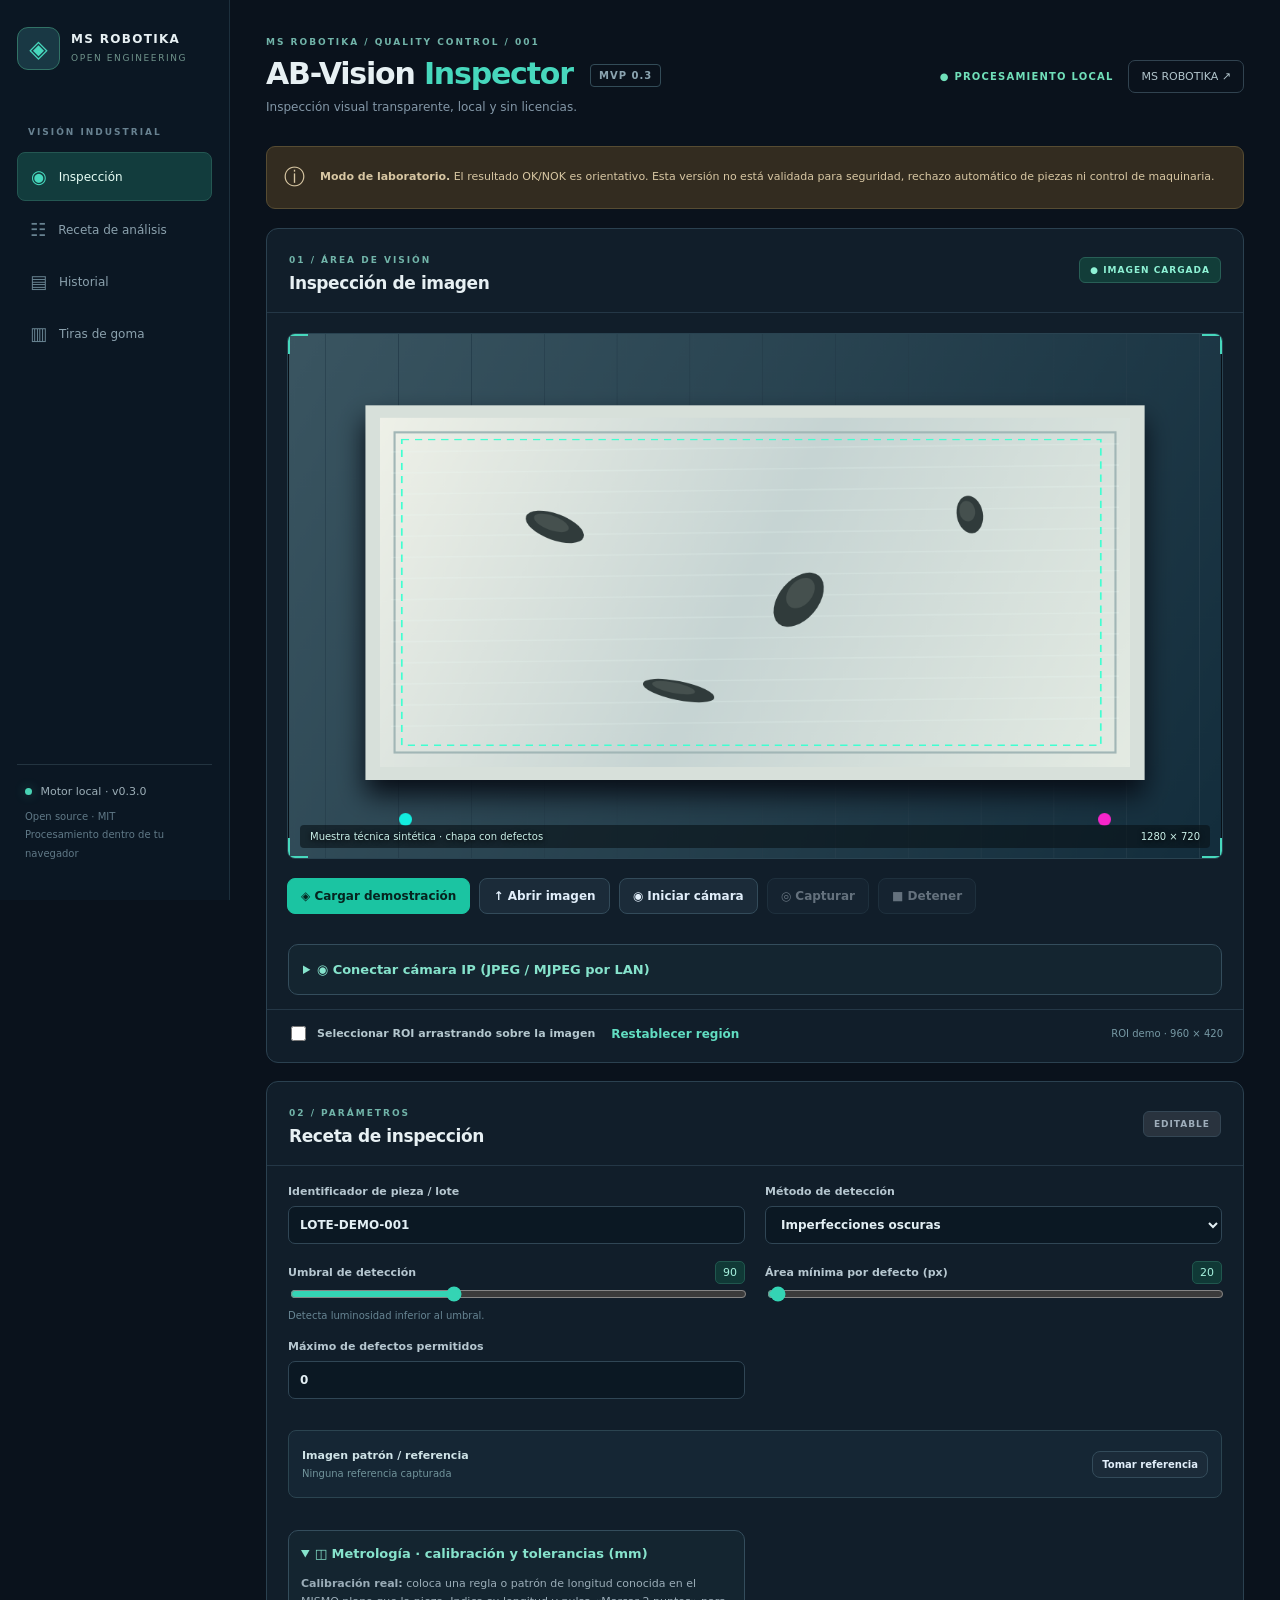
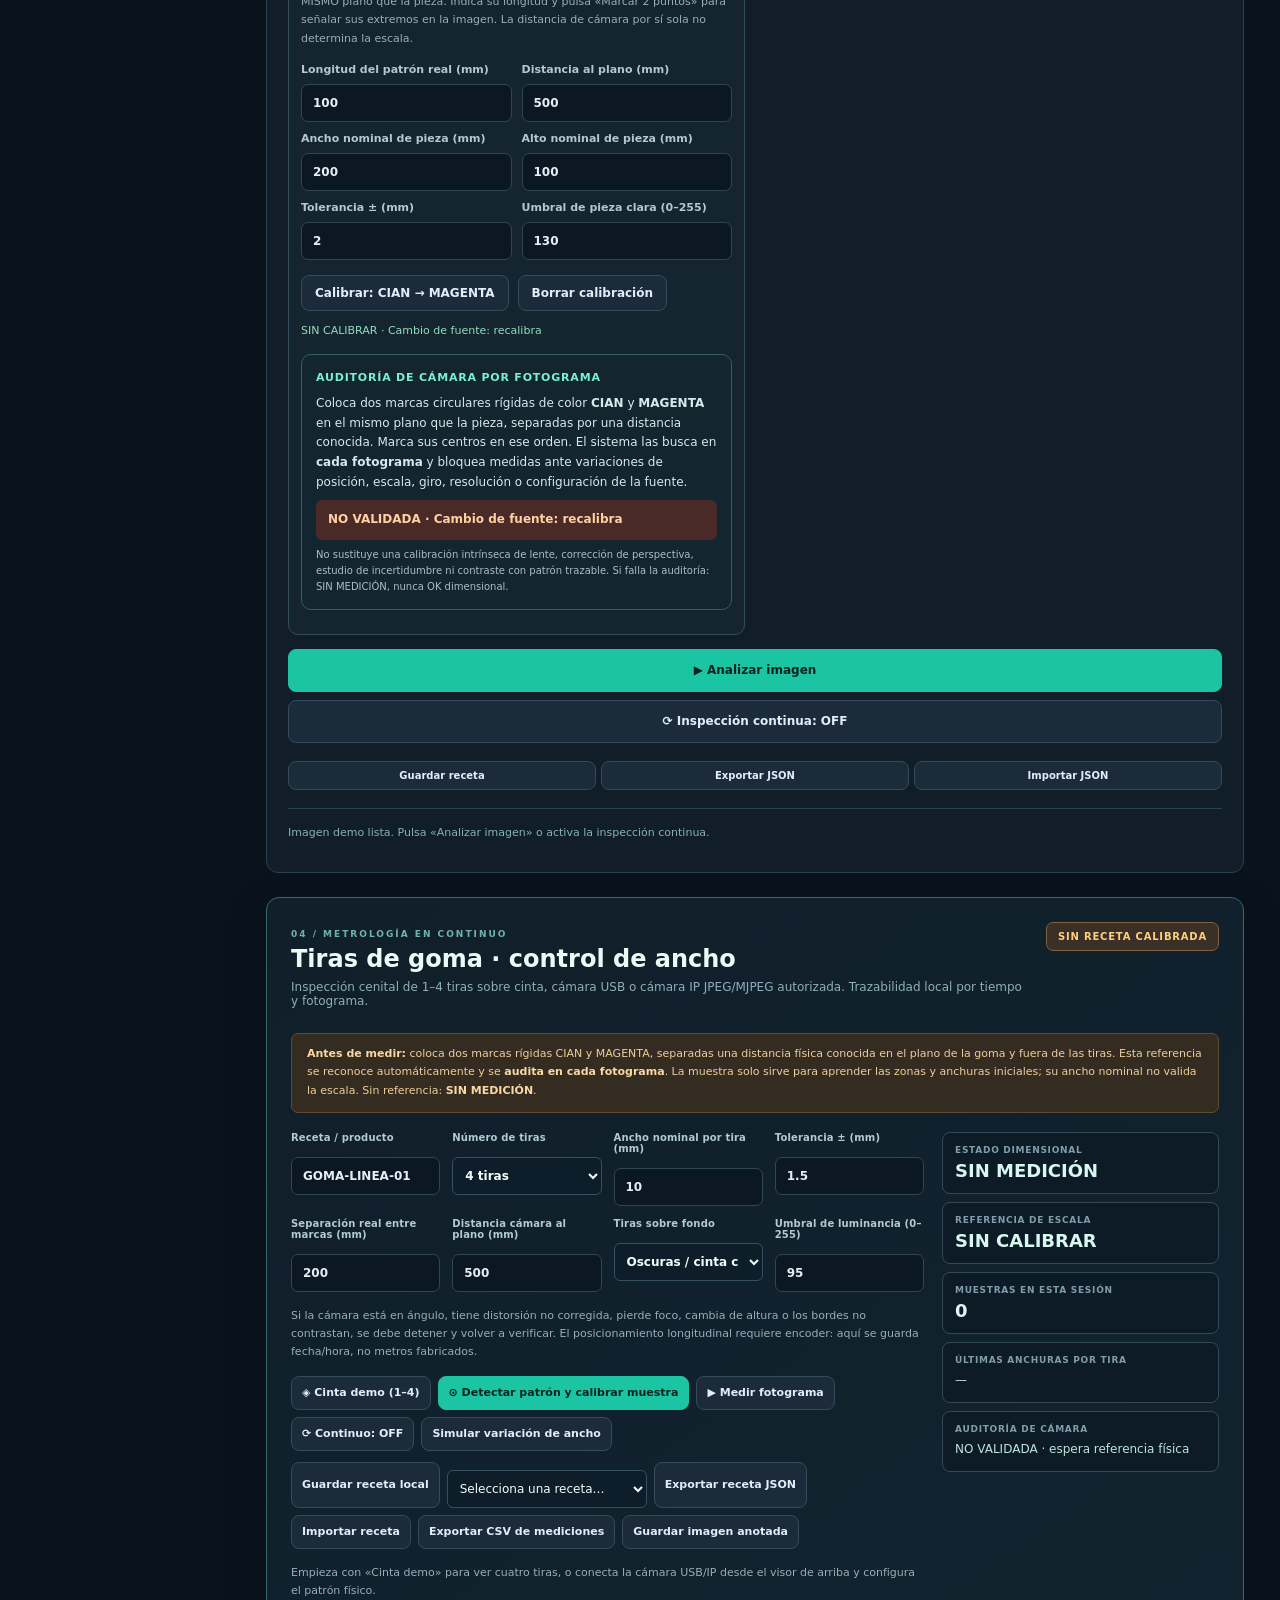
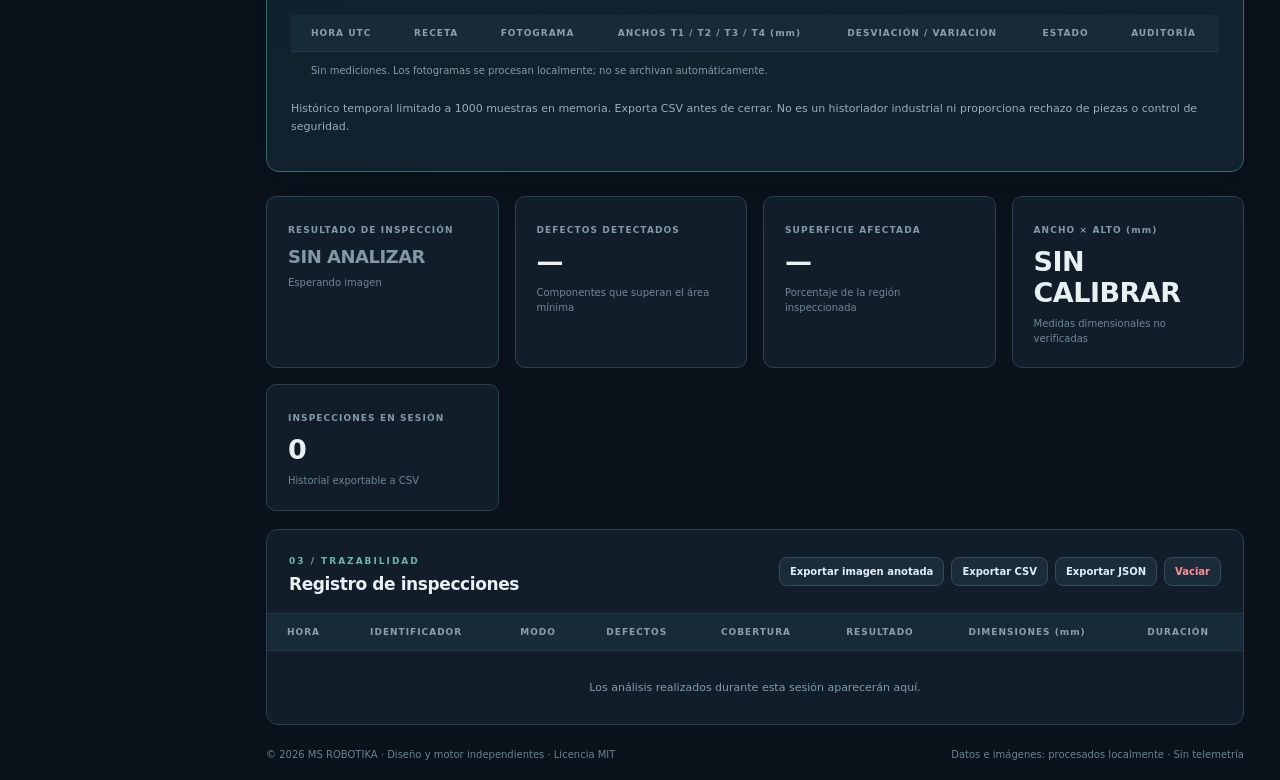
==== index.html @ cb57ce41 "feat(portable): wire strip metrology assets into local server and single-file HTML" ====
<!doctype html>
<html lang="es"><head><meta charset="UTF-8"><meta name="viewport" content="width=device-width,initial-scale=1">
<meta name="description" content="AB-Vision Inspector: inspección visual industrial abierta, local y gratuita. MS ROBOTIKA.">
<title>AB-Vision Inspector — MS ROBOTIKA</title><link rel="icon" href="/favicon.svg"><link rel="stylesheet" href="src/style.css"><link rel="stylesheet" href="src/strip.css">
</head>
<body>
<div class="shell">
<aside class="side">
  <div class="logo"><span class="logo-icon">◈</span><div><strong>MS ROBOTIKA</strong><small>OPEN ENGINEERING</small></div></div>
  <p class="side-caption">VISIÓN INDUSTRIAL</p>
  <nav><a href="#vision" class="active"><span>◉</span> Inspección</a><a href="#config"><span>☷</span> Receta de análisis</a><a href="#history"><span>▤</span> Historial</a><a href="#strips"><span>▥</span> Tiras de goma</a></nav>
  <div class="side-bottom"><span class="online-indicator"></span> Motor local · v0.3.0<p>Open source · MIT<br>Procesamiento dentro de tu navegador</p></div>
</aside>
<main>
<header class="topbar"><div><span class="breadcrumb">MS ROBOTIKA / QUALITY CONTROL / 001</span><h1>AB-Vision <em>Inspector</em> <span class="version">MVP 0.3</span></h1><p class="lead">Inspección visual transparente, local y sin licencias.</p></div><div class="top-actions"><span class="privacy">● PROCESAMIENTO LOCAL</span><a class="ghost documentation" href="https://github.com/msrobotika" target="_blank" rel="noopener">MS ROBOTIKA ↗</a></div></header>
<div class="notice-rail"><span class="notice-icon">ⓘ</span><div><strong>Modo de laboratorio.</strong> El resultado OK/NOK es orientativo. Esta versión no está validada para seguridad, rechazo automático de piezas ni control de maquinaria.</div></div>
<div class="main-grid">
<section class="work-card" id="vision"><div class="card-head"><div><span class="overline">01 / ÁREA DE VISIÓN</span><h2>Inspección de imagen</h2></div><span class="live-status" id="feed-status">● SIN FUENTE</span></div>
  <div class="viewer"><canvas id="overlay" width="1280" height="720" aria-label="Área de inspección: arrastra para seleccionar región de interés"></canvas><video id="camera-video" autoplay muted playsinline hidden></video><div class="viewer-status"><span id="source-label">Imagen de demostración</span><span id="image-size">1280 × 720</span></div><div class="viewer-corner tl"></div><div class="viewer-corner tr"></div><div class="viewer-corner bl"></div><div class="viewer-corner br"></div></div>
  <div class="tool-bar"><button id="demo" class="primary">◈ Cargar demostración</button><label class="button file-button">↑ Abrir imagen<input id="image-file" type="file" accept="image/png,image/jpeg,image/webp,image/bmp"></label><button id="camera-start">◉ Iniciar cámara</button><button id="capture" disabled>◎ Capturar</button><button id="camera-stop" disabled>■ Detener</button></div>

  <div class="connect-panels">
  <details class="connection-box" id="ip-camera-panel"><summary>◉ Conectar cámara IP (JPEG / MJPEG por LAN)</summary>
  <div class="connection-grid">
    <label>IPv4 privada de la cámara<input id="ip-address" inputmode="decimal" placeholder="192.168.1.50" autocomplete="off"></label>
    <label>Protocolo<select id="ip-protocol"><option value="http">HTTP</option><option value="https">HTTPS certificado válido</option></select></label>
    <label>Puerto HTTP(S)<input id="ip-port" type="number" min="1" max="65535" value="80"></label>
    <label>Ruta del snapshot JPEG o MJPEG<input id="ip-path" value="/snapshot.jpg" placeholder="/snapshot.jpg o /video.mjpg"></label>
    <label>Usuario (si usa Basic)<input id="ip-user" maxlength="128" autocomplete="off"></label>
    <label>Contraseña (no se guarda)<input id="ip-password" type="password" maxlength="256" autocomplete="off"></label>
  </div>
  <label class="check"><input id="ip-approved" type="checkbox">Autorizo expresamente conectarme a esta cámara de mi red privada.</label>
  <div class="ip-actions"><button id="ip-connect" type="button">Conectar y captar</button><button id="ip-disconnect" type="button" disabled>Desconectar IP</button><span id="ip-state">Sin conexión IP</span></div>
  <p class="small-muted">Ejemplos de URL de cámara: <code>http://192.168.1.50:80/snapshot.jpg</code> o ruta MJPEG. Solo IPv4 privada; RTSP, ONVIF y Digest pendientes. El servidor local obtiene cada fotograma; imágenes y credenciales no se envían a Internet.</p>
  </details>
  </div>
  <div class="selection-bar"><label class="check"><input type="checkbox" id="roi-mode"><span>Seleccionar ROI arrastrando sobre la imagen</span></label><button class="text-button" id="roi-reset">Restablecer región</button><span id="roi-label">Imagen completa</span></div>
</section>
<section class="config-card" id="config"><div class="card-head"><div><span class="overline">02 / PARÁMETROS</span><h2>Receta de inspección</h2></div><span class="small-pill">EDITABLE</span></div>
  <div class="config-body"><label>Identificador de pieza / lote<input type="text" id="lot" value="LOTE-DEMO-001" maxlength="64" placeholder="Ej. PCB-LINEA-01"></label>
  <label>Método de detección<select id="mode"><option value="dark">Imperfecciones oscuras</option><option value="light">Zonas claras</option><option value="reference">Diferencia frente a referencia</option></select></label>
  <div class="parameter"><div class="parameter-head"><label for="threshold">Umbral de detección</label><output id="threshold-value">90</output></div><input type="range" id="threshold" min="0" max="255" value="90"><p id="threshold-hint">Píxeles con luminosidad inferior a 90.</p></div>
  <div class="parameter"><div class="parameter-head"><label for="min-area">Área mínima por defecto (px)</label><output id="min-area-value">20</output></div><input type="range" id="min-area" min="1" max="3000" value="20"></div>
  <label>Máximo de defectos permitidos<input type="number" id="max-defects" min="0" max="10000" value="0"></label>
  <div class="reference-box"><div><strong>Imagen patrón / referencia</strong><p id="reference-label">Ninguna referencia capturada</p></div><button id="set-reference" class="tiny">Tomar referencia</button></div>
  <details id="calibration-panel" class="calibration-box" open><summary>◫ Metrología · calibración y tolerancias (mm)</summary>
    <p class="small-muted"><strong>Calibración real:</strong> coloca una regla o patrón de longitud conocida en el MISMO plano que la pieza. Indica su longitud y pulsa «Marcar 2 puntos» para señalar sus extremos en la imagen. La distancia de cámara por sí sola no determina la escala.</p>
    <div class="cal-grid">
      <label>Longitud del patrón real (mm)<input id="reference-mm" type="number" min="0.01" max="100000" step="any" value="100"></label>
      <label>Distancia al plano (mm)<input id="distance-mm" type="number" min="1" max="100000" step="any" value="500"></label>
      <label>Ancho nominal de pieza (mm)<input id="nominal-width" type="number" min="0.01" max="100000" step="any" value="200"></label>
      <label>Alto nominal de pieza (mm)<input id="nominal-height" type="number" min="0.01" max="100000" step="any" value="100"></label>
      <label>Tolerancia ± (mm)<input id="dimension-tolerance" type="number" min="0" max="10000" step="any" value="2"></label>
      <label>Umbral de pieza clara (0–255)<input id="piece-threshold" type="number" min="0" max="255" value="130"></label>
    </div>
    <div class="cal-actions"><button id="mark-scale" type="button">Calibrar: CIAN → MAGENTA</button><button id="clear-scale" type="button">Borrar calibración</button></div>
    <p id="calibration-status" class="small-muted" aria-live="polite">SIN CALIBRAR · Primero captura una imagen con patrón real.</p>
    <div class="camera-audit"><strong>AUDITORÍA DE CÁMARA POR FOTOGRAMA</strong>
      <p>Coloca dos marcas circulares rígidas de color <b>CIAN</b> y <b>MAGENTA</b> en el mismo plano que la pieza, separadas por una distancia conocida. Marca sus centros en ese orden. El sistema las busca en <strong>cada fotograma</strong> y bloquea medidas ante variaciones de posición, escala, giro, resolución o configuración de la fuente.</p>
      <p id="audit-status" class="audit-indicator audit-bad" aria-live="polite">NO VALIDADA · Falta patrón de calibración físico.</p>
      <small>No sustituye una calibración intrínseca de lente, corrección de perspectiva, estudio de incertidumbre ni contraste con patrón trazable. Si falla la auditoría: SIN MEDICIÓN, nunca OK dimensional.</small>
    </div>
  </details>
  <div class="config-actions"><button id="analyze" class="big primary">▶ Analizar imagen</button><button id="auto" class="big">⟳ Inspección continua: OFF</button></div>
  <div class="recipe-actions"><button id="save-recipe" class="flat">Guardar receta</button><button id="export-recipe" class="flat">Exportar JSON</button><label class="flat file-button">Importar JSON<input id="recipe-file" type="file" accept="application/json,.json"></label></div>
  <div class="status-msg" id="message" role="status" aria-live="polite">Listo para inspeccionar. Puedes empezar con la demostración.</div>
  </div></section>
</div>

<section class="strip-module" id="strips" aria-label="Control dimensional de tiras de goma">
  <header class="strip-heading"><div><span class="overline">04 / METROLOGÍA EN CONTINUO</span><h2>Tiras de goma · control de ancho</h2>
  <p>Inspección cenital de 1–4 tiras sobre cinta, cámara USB o cámara IP JPEG/MJPEG autorizada. Trazabilidad local por tiempo y fotograma.</p></div>
  <span id="strip-status" class="strip-status" aria-live="polite">SIN RECETA CALIBRADA</span></header>
  <div class="strip-alert"><strong>Antes de medir:</strong> coloca dos marcas rígidas CIAN y MAGENTA, separadas una distancia física conocida en el plano de la goma y fuera de las tiras. Esta referencia se reconoce automáticamente y se <strong>audita en cada fotograma</strong>. La muestra solo sirve para aprender las zonas y anchuras iniciales; su ancho nominal no valida la escala. Sin referencia: <strong>SIN MEDICIÓN</strong>.</div>
  <div class="strip-grid">
    <div class="strip-settings">
      <div class="strip-fields">
        <label>Receta / producto<input id="strip-id" maxlength="64" value="GOMA-LINEA-01"></label>
        <label>Número de tiras<select id="strip-count"><option value="1">1 tira</option><option value="2">2 tiras</option><option value="3">3 tiras</option><option value="4" selected>4 tiras</option></select></label>
        <label>Ancho nominal por tira (mm)<input id="strip-nominal" type="number" min=".1" max="2000" step=".01" value="10"></label>
        <label>Tolerancia ± (mm)<input id="strip-tolerance" type="number" min="0" max="100" step=".01" value="1.5"></label>
        <label>Separación real entre marcas (mm)<input id="strip-reference" type="number" min="1" max="2000" step=".01" value="200"></label>
        <label>Distancia cámara al plano (mm)<input id="strip-distance" type="number" min="1" max="100000" value="500"></label>
        <label>Tiras sobre fondo<select id="strip-polarity"><option value="dark" selected>Oscuras / cinta clara</option><option value="light">Claras / cinta oscura</option></select></label>
        <label>Umbral de luminancia (0–255)<input id="strip-threshold" type="number" min="1" max="254" step="1" value="95"></label>
      </div>
      <p class="small-muted">Si la cámara está en ángulo, tiene distorsión no corregida, pierde foco, cambia de altura o los bordes no contrastan, se debe detener y volver a verificar. El posicionamiento longitudinal requiere encoder: aquí se guarda fecha/hora, no metros fabricados.</p>
      <div class="strip-actions">
        <button id="strip-demo" type="button">◈ Cinta demo (1–4)</button>
        <button id="strip-calibrate" type="button" class="primary">⊙ Detectar patrón y calibrar muestra</button>
        <button id="strip-once" type="button">▶ Medir fotograma</button>
        <button id="strip-run" type="button">⟳ Continuo: OFF</button>
        <button id="strip-fault" type="button">Simular variación de ancho</button>
      </div>
      <div class="strip-actions">
        <button id="strip-save" type="button">Guardar receta local</button>
        <select id="strip-saved" aria-label="Recetas guardadas"><option value="">Selecciona una receta…</option></select>
        <button id="strip-export-recipe" type="button">Exportar receta JSON</button>
        <label class="button file-button">Importar receta<input id="strip-import-recipe" type="file" accept=".json,application/json"></label>
        <button id="strip-export-csv" type="button">Exportar CSV de mediciones</button>
        <button id="strip-export-png" type="button">Guardar imagen anotada</button>
      </div>
      <p id="strip-message" class="small-muted" role="status" aria-live="polite">Empieza con «Cinta demo» para ver cuatro tiras, o conecta la cámara USB/IP desde el visor de arriba y configura el patrón físico.</p>
    </div>
    <div class="strip-results">
      <div><small>ESTADO DIMENSIONAL</small><strong id="strip-verdict">SIN MEDICIÓN</strong></div>
      <div><small>REFERENCIA DE ESCALA</small><strong id="strip-scale">SIN CALIBRAR</strong></div>
      <div><small>MUESTRAS EN ESTA SESIÓN</small><strong id="strip-samples">0</strong></div>
      <div><small>ÚLTIMAS ANCHURAS POR TIRA</small><p id="strip-widths">—</p></div>
      <div><small>AUDITORÍA DE CÁMARA</small><p id="strip-audit">NO VALIDADA · espera referencia física</p></div>
    </div>
  </div>
  <div class="table-scroller"><table><thead><tr><th>HORA UTC</th><th>RECETA</th><th>FOTOGRAMA</th><th>ANCHOS T1 / T2 / T3 / T4 (mm)</th><th>DESVIACIÓN / VARIACIÓN</th><th>ESTADO</th><th>AUDITORÍA</th></tr></thead><tbody id="strip-history"><tr><td colspan="7">Sin mediciones. Los fotogramas se procesan localmente; no se archivan automáticamente.</td></tr></tbody></table></div>
  <p class="small-muted">Histórico temporal limitado a 1000 muestras en memoria. Exporta CSV antes de cerrar. No es un historiador industrial ni proporciona rechazo de piezas o control de seguridad.</p>
</section>
<div class="metrics"><div class="metric"><span>RESULTADO DE INSPECCIÓN</span><strong id="verdict" class="pending">SIN ANALIZAR</strong><small id="duration">Esperando imagen</small></div><div class="metric"><span>DEFECTOS DETECTADOS</span><strong id="defects">—</strong><small>Componentes que superan el área mínima</small></div><div class="metric"><span>SUPERFICIE AFECTADA</span><strong id="coverage">—</strong><small>Porcentaje de la región inspeccionada</small></div><div class="metric"><span>ANCHO × ALTO (mm)</span><strong id="measured-size">SIN CALIBRAR</strong><small id="dimension-status">Sin metrología verificada</small></div><div class="metric"><span>INSPECCIONES EN SESIÓN</span><strong id="count">0</strong><small>Historial exportable a CSV</small></div></div>
<section class="history-card" id="history"><div class="card-head"><div><span class="overline">03 / TRAZABILIDAD</span><h2>Registro de inspecciones</h2></div><div class="history-actions"><button id="save-png">Exportar imagen anotada</button><button id="export-csv">Exportar CSV</button><button id="export-json">Exportar JSON</button><button id="clear-history" class="destructive">Vaciar</button></div></div>
  <div class="table-scroller"><table><thead><tr><th>HORA</th><th>IDENTIFICADOR</th><th>MODO</th><th>DEFECTOS</th><th>COBERTURA</th><th>RESULTADO</th><th>DIMENSIONES (mm)</th><th>DURACIÓN</th></tr></thead><tbody id="history-rows"><tr><td colspan="8" class="empty">Los análisis realizados durante esta sesión aparecerán aquí.</td></tr></tbody></table></div></section>
<footer><span>© 2026 MS ROBOTIKA · Diseño y motor independientes · Licencia MIT</span><span>Datos e imágenes: procesados localmente · Sin telemetría</span></footer>
</main></div>
<canvas id="source" width="1280" height="720" hidden></canvas>
<script src="src/vision-core.js" defer></script><script src="src/strip-core.js" defer></script><script src="src/app.js" defer></script><script src="src/strip-ui.js" defer></script></body></html>
---- src/style.css ----
/* SPDX-License-Identifier: MIT · Copyright (c) 2026 MS ROBOTIKA */
:root{font-family:Inter,'Segoe UI',system-ui,sans-serif;background:#0a121c;color:#e7f0f3;font-synthesis:none;--ink:#09121b;--panel:#111e2a;--line:#233746;--muted:#8498a6;--cyan:#47d8bd;--lime:#a2f0dc;--red:#ff7381}*{box-sizing:border-box}body{margin:0;min-height:100vh}button,input,select{font:inherit}button,.button,.flat{cursor:pointer;background:#1b2b39;border:1px solid #334b5a;color:#e1eefa;padding:10px 13px;border-radius:8px;font-size:12px;font-weight:650;transition:.16s ease}button:hover,.button:hover{border-color:#5f948e;background:#243b47}button:focus-visible,a:focus-visible,input:focus-visible,select:focus-visible{outline:2px solid var(--cyan);outline-offset:2px}button:disabled{opacity:.4;cursor:not-allowed}a{color:inherit;text-decoration:none}.shell{display:flex}.side{position:fixed;inset:0 auto 0 0;width:230px;background:#0b1723;border-right:1px solid #1d303d;padding:27px 17px;display:flex;flex-direction:column;z-index:2}.logo{display:flex;align-items:center;gap:11px}.logo-icon{display:grid;place-items:center;background:#193844;border:1px solid #327366;border-radius:11px;width:43px;height:43px;font-size:24px;color:var(--cyan)}.logo strong{font-size:12px;letter-spacing:1.3px;display:block}.logo small{font-size:9px;color:#70948c;letter-spacing:1.6px}.side-caption{font-size:9px;color:#688291;letter-spacing:2px;font-weight:800;margin:57px 11px 15px}.side nav{display:grid;gap:5px}.side nav a{border-radius:8px;color:#8ba1ad;padding:13px;font-size:12px;display:flex;align-items:center;gap:12px}.side nav a span{color:#688391;font-size:18px}.side nav a:hover{background:#152a36}.side nav a.active{background:#123c3d;color:#e8fff7;border:1px solid #245752}.side nav a.active span{color:var(--cyan)}.side-bottom{margin-top:auto;border-top:1px solid #233440;padding:20px 8px 0;font-size:11px;color:#9caeb7}.side-bottom p{line-height:1.85;color:#607987;font-size:10px}.online-indicator{display:inline-block;background:#48d3b4;width:7px;height:7px;border-radius:50%;box-shadow:0 0 12px #48d3b455;margin-right:5px}main{margin-left:230px;padding:30px 36px 20px;width:calc(100% - 230px);max-width:1800px}.topbar{display:flex;justify-content:space-between;gap:20px;align-items:center;margin-bottom:23px}.breadcrumb,.overline{font-size:9px;color:#71b4a9;font-weight:750;letter-spacing:2px}h1{font-size:30px;letter-spacing:-1.2px;margin:7px 0}h1 em{color:var(--cyan);font-style:normal}.version{font-size:10px;letter-spacing:1px;color:#8ba4b0;border:1px solid #334c58;border-radius:4px;padding:5px 8px;vertical-align:middle;margin-left:8px}.lead{color:#8397a7;font-size:12px;margin:9px 0}.top-actions{display:flex;align-items:center;gap:15px}.privacy{font-size:10px;letter-spacing:1.2px;font-weight:800;color:#70dfb9}.ghost{border:1px solid #314350;border-radius:7px;padding:9px 12px;color:#b2c5cc;font-size:11px}.notice-rail{display:flex;align-items:center;gap:15px;border:1px solid #574c32;background:#332c20;border-radius:9px;padding:13px 17px;color:#d8c7a3;font-size:11px;line-height:1.65;margin-bottom:19px}.notice-icon{font-size:21px}.main-grid{display:grid;grid-template-columns:minmax(0,1.65fr) minmax(310px,.85fr);gap:18px}.work-card,.config-card,.history-card{border:1px solid #2b4150;background:#111e2a;border-radius:12px;min-width:0;overflow:hidden}.card-head{padding:19px 22px;display:flex;align-items:center;justify-content:space-between;gap:15px;border-bottom:1px solid #243746}.card-head h2{font-size:17px;letter-spacing:-.4px;margin:6px 0 0;font-weight:650}.live-status,.small-pill{font-size:9px;letter-spacing:1px;font-weight:800;background:#29333e;border:1px solid #344654;padding:7px 10px;border-radius:6px;color:#9faebb;white-space:nowrap}.live-status.ready{background:#123d39;border-color:#285f56;color:#8ef2d5}.viewer{background:#070e15;position:relative;margin:20px 20px 13px;border:1px solid #294351;border-radius:8px;overflow:hidden;aspect-ratio:16/9;display:flex;align-items:center}.viewer canvas{display:block;max-width:100%;width:100%;height:100%;object-fit:contain;touch-action:none;cursor:crosshair}.viewer-status{position:absolute;bottom:10px;left:12px;right:12px;display:flex;justify-content:space-between;gap:10px;pointer-events:none;font-size:10px;color:#c9efe8;text-shadow:0 1px 5px #000;background:#070f1499;border-radius:4px;padding:6px 10px}.viewer-corner{position:absolute;width:20px;height:20px;pointer-events:none;border-color:var(--cyan);border-style:solid}.tl{top:0;left:0;border-width:2px 0 0 2px}.tr{top:0;right:0;border-width:2px 2px 0 0}.bl{bottom:0;left:0;border-width:0 0 2px 2px}.br{bottom:0;right:0;border-width:0 2px 2px 0}.tool-bar{display:flex;flex-wrap:wrap;align-items:center;gap:9px;padding:6px 20px 16px}.primary{background:#1bc4a2!important;border-color:#1bc4a2!important;color:#06241f!important}.primary:hover{background:#57e5c7!important}.file-button{position:relative;display:inline-flex;align-items:center;justify-content:center}.file-button input{position:absolute;width:1px;height:1px;opacity:0;overflow:hidden;top:0;left:0}.selection-bar{padding:13px 20px 18px;border-top:1px solid #243746;display:flex;gap:13px;align-items:center;flex-wrap:wrap}.check{display:flex;align-items:center;gap:8px;color:#b4c7ce;font-size:11px}.check input{accent-color:#31d2b2;width:15px;height:15px}.text-button{background:transparent;border:0;padding:3px;color:#61ddc1}.selection-bar>span{color:#7799a4;font-size:10px;margin-left:auto}.config-body{padding:19px 21px}.config-body>label{display:block;margin-bottom:17px}label{font-size:11px;color:#b6c7d0;font-weight:600}input:not([type=range]):not([type=file]):not([type=checkbox]),select{border:1px solid #304655;background:#0b1823;color:#e3eff4;border-radius:7px;min-height:38px;padding:9px 11px;width:100%;display:block;margin-top:8px;font-size:12px}input[type=range]{width:100%;accent-color:#34d4b4;cursor:pointer}.parameter{margin-bottom:15px}.parameter-head{display:flex;justify-content:space-between;align-items:center}.parameter output{background:#103936;border:1px solid #20574e;color:#a6f3df;border-radius:5px;padding:4px 7px;font-size:11px;font-variant-numeric:tabular-nums}.parameter p{color:#678593;font-size:10px;margin:4px 0}.reference-box{border:1px solid #2b4450;background:#152634;display:flex;justify-content:space-between;align-items:center;gap:12px;padding:13px;border-radius:8px;margin:14px 0 18px}.reference-box strong{font-size:11px;color:#cfe3e7}.reference-box p{color:#71949b;font-size:10px;margin:5px 0}.tiny{padding:7px 9px;font-size:10px;white-space:nowrap}.config-actions{display:grid;gap:8px}.big{width:100%;min-height:43px}.recipe-actions{display:flex;flex-wrap:wrap;gap:5px;margin:18px 0}.recipe-actions .flat{font-size:10px;flex:1;padding:8px}.status-msg{border-top:1px solid #294350;padding-top:15px;font-size:11px;color:#83b4ad;line-height:1.65;min-height:45px}.status-msg.error{color:#ff98a0}.metrics{display:grid;grid-template-columns:repeat(4,minmax(0,1fr));gap:16px;margin:18px 0}.metric{background:#111e2a;border:1px solid #2b4150;padding:21px;border-radius:10px;min-width:0}.metric>span{font-size:9px;letter-spacing:1.1px;color:#819aa7;font-weight:750}.metric strong{display:block;font-size:27px;letter-spacing:-.5px;font-variant-numeric:tabular-nums;margin:9px 0}.metric .pending{font-size:18px;color:#8298a4}.metric .ok{color:#59e9bd}.metric .nok{color:#ff7787}.metric small{font-size:10px;color:#6e8795;line-height:1.45;display:block}.history-card .history-actions{display:flex;gap:7px;flex-wrap:wrap;justify-content:flex-end}.history-actions button{font-size:10px;padding:8px 10px}.destructive{color:#ff9199}.table-scroller{overflow:auto;max-height:350px}table{border-collapse:collapse;width:100%;min-width:700px;text-align:left}th{font-size:9px;color:#88a1ad;letter-spacing:1px;background:#172a38;padding:13px 20px;font-weight:700}td{font-size:11px;color:#b8c8d0;border-top:1px solid #243846;padding:13px 20px}td:first-child{color:#829bac}td.good{color:#6ce9be;font-weight:800}td.bad{color:#ff8093;font-weight:800}.empty{text-align:center;color:#7b929d;padding:30px}footer{margin:24px 0 0;display:flex;justify-content:space-between;gap:15px;flex-wrap:wrap;font-size:10px;color:#688492}@media(max-width:1350px){.main-grid{grid-template-columns:1fr}.config-body{display:grid;grid-template-columns:repeat(2,1fr);gap:0 20px}.config-actions,.recipe-actions,.reference-box,.status-msg{grid-column:1/-1}}@media(max-width:1100px){.side{width:190px;padding:22px 11px}main{width:calc(100% - 190px);margin-left:190px;padding:25px 20px}.metrics{grid-template-columns:repeat(2,minmax(0,1fr))}.top-actions{display:none}}@media(max-width:700px){.shell{display:block}.side{position:static;width:auto;padding:15px 18px}.side-caption,.side-bottom{display:none}.side nav{display:flex;gap:6px;overflow-x:auto;margin-top:12px}.side nav a{white-space:nowrap;padding:9px}.side nav a span{display:none}main{margin:0;width:100%;padding:22px 13px}h1{font-size:24px}.card-head{padding:15px}.viewer{margin:12px 11px}.tool-bar{padding:6px 11px 15px}.tool-bar button,.tool-bar .button{flex:1;white-space:nowrap}.selection-bar{padding:12px}.config-body{display:block;padding:16px}.metric{padding:15px}.metric strong{font-size:22px}.history-card .card-head{align-items:flex-start;flex-direction:column}.metric>span{line-height:1.5;display:block}.version{font-size:8px}.notice-rail{align-items:flex-start}}
/* 0.2: calibrated measurements and LAN IP camera controls */
.connect-panels{margin:10px 21px 0}.connection-box,.calibration-box{border:1px solid #344d5c;border-radius:10px;padding:14px;margin:14px 0;background:rgba(22,39,50,.8)}
.connection-box summary,.calibration-box summary{cursor:pointer;font-size:13px;font-weight:700;color:#86e3cc;padding:3px 0}
.connection-grid,.cal-grid{display:grid;grid-template-columns:repeat(2,minmax(0,1fr));gap:10px;margin:15px 0}
.connection-grid input,.connection-grid select,.cal-grid input{width:100%;min-width:0}
.calibration-box{margin:14px 0;padding:12px}.small-muted{font-size:11px;line-height:1.65;color:#9badb8;margin:11px 0}
.ip-actions,.cal-actions{display:flex;gap:9px;align-items:center;flex-wrap:wrap;margin-top:12px}
#ip-state{font-size:11px;color:#80c7b4}.small-muted code{word-break:break-word}
#calibration-status{color:#91debc;min-height:20px}
.calibration-box input{color:#183440;background:white}
@media(max-width:620px){.connection-grid,.cal-grid{grid-template-columns:1fr}.connect-panels{margin:10px 9px 0}}

/* Cámara y auditoría metrológica de cada fotograma */
.camera-audit{background:#13252e;border:1px solid #315d65;border-radius:10px;padding:14px;margin:12px 0;color:#d5eaed;font-size:12px;line-height:1.65}
.camera-audit>strong{display:block;letter-spacing:.8px;font-size:11px;color:#7bf0cf}
.camera-audit p{margin:7px 0}
.camera-audit small{display:block;color:#aabfc6;line-height:1.6}
.audit-indicator{font-weight:700;padding:10px 12px;border-radius:6px;overflow-wrap:anywhere}
.audit-good{background:#123c30;color:#75f7bc}
.audit-bad{background:#492a29;color:#ffd1a2}
---- src/strip.css ----
/* 1–4 strip width inspection · local industrial lab, scoped styles */
.strip-module{border:1px solid #356b69;border-radius:13px;background:linear-gradient(145deg,#101f2a,#12232f);margin:24px 0;padding:24px;box-shadow:0 12px 40px #06101a50}
.strip-heading{display:flex;justify-content:space-between;gap:14px;align-items:flex-start}
.strip-heading h2{font-size:24px;color:#eafbf6;margin:4px 0 7px}.strip-heading p{font-size:12px;color:#8faeb9;max-width:770px;margin:0 0 13px}
.strip-status{font-size:10px;font-weight:900;letter-spacing:.08em;padding:8px 11px;color:#ffce7c;background:#3a3027;border:1px solid #80613d;border-radius:7px;white-space:nowrap}
.strip-status.ok{color:#8af1c6;background:#163f37;border-color:#3a8971}
.strip-status.nok{color:#ff919e;background:#44303a;border-color:#a95867}
.strip-alert{line-height:1.7;color:#edcf9c;background:#342b21;border:1px solid #604b2f;border-radius:7px;padding:11px 15px;font-size:11px;margin:12px 0 19px}
.strip-alert strong{color:#f9d8a4}
.strip-grid{display:grid;grid-template-columns:minmax(0,1.6fr) minmax(240px,.7fr);gap:18px}
.strip-settings{min-width:0}.strip-fields{display:grid;grid-template-columns:repeat(4,minmax(125px,1fr));gap:12px}
.strip-fields label{display:flex;flex-direction:column;gap:6px;font-size:10px;color:#b2cad2;letter-spacing:.015em}
.strip-fields input,.strip-fields select,.strip-actions select{background:#0e1d2a;border:1px solid #375061;border-radius:6px;padding:9px 8px;color:#f0fff9;min-width:0;width:100%;font-size:12px}
.strip-settings>.small-muted{margin:15px 0}
.strip-actions{display:flex;flex-wrap:wrap;gap:7px;margin:11px 0}.strip-actions button,.strip-actions .button{font-size:11px;line-height:1.45;padding:8px 10px}
.strip-actions .primary{border-color:#2f907d;background:#194c49;color:#8effe2}.strip-actions .primary:hover{background:#236459}
.strip-actions select{max-width:230px;width:200px}
.strip-results{display:grid;gap:8px;align-content:start}
.strip-results>div{border:1px solid #334a56;border-radius:8px;background:#0c1b26;padding:12px}
.strip-results small{display:block;font-size:9px;color:#819dac;letter-spacing:.08em;font-weight:800}
.strip-results strong{font-size:18px;color:#d7f7f0;display:block;margin-top:5px}
.strip-results p{font-size:12px;color:#bde5d9;margin:6px 0 0;line-height:1.6}
.strip-results #strip-verdict[data-state="OK"]{color:#55e0b8}
.strip-results #strip-verdict[data-state="NOK"]{color:#ff7587}
.strip-results #strip-verdict[data-state="REVIEW"],.strip-results #strip-verdict[data-state="INVALID"]{color:#ffc677}
#strip-history td{white-space:nowrap;font-size:10px}
#strip-message{min-height:22px}#strip-message.error{color:#ffa0a0}
@media(max-width:1250px){.strip-fields{grid-template-columns:repeat(2,minmax(125px,1fr))}}
@media(max-width:850px){.strip-grid{grid-template-columns:1fr}.strip-results{grid-template-columns:repeat(2,minmax(0,1fr))}.strip-heading{flex-direction:column}.strip-status{white-space:normal}}
@media(max-width:480px){.strip-module{padding:13px;margin:18px 0}.strip-fields{grid-template-columns:1fr 1fr;gap:8px}.strip-results{grid-template-columns:1fr 1fr}.strip-heading h2{font-size:19px}.strip-actions select{max-width:100%}}
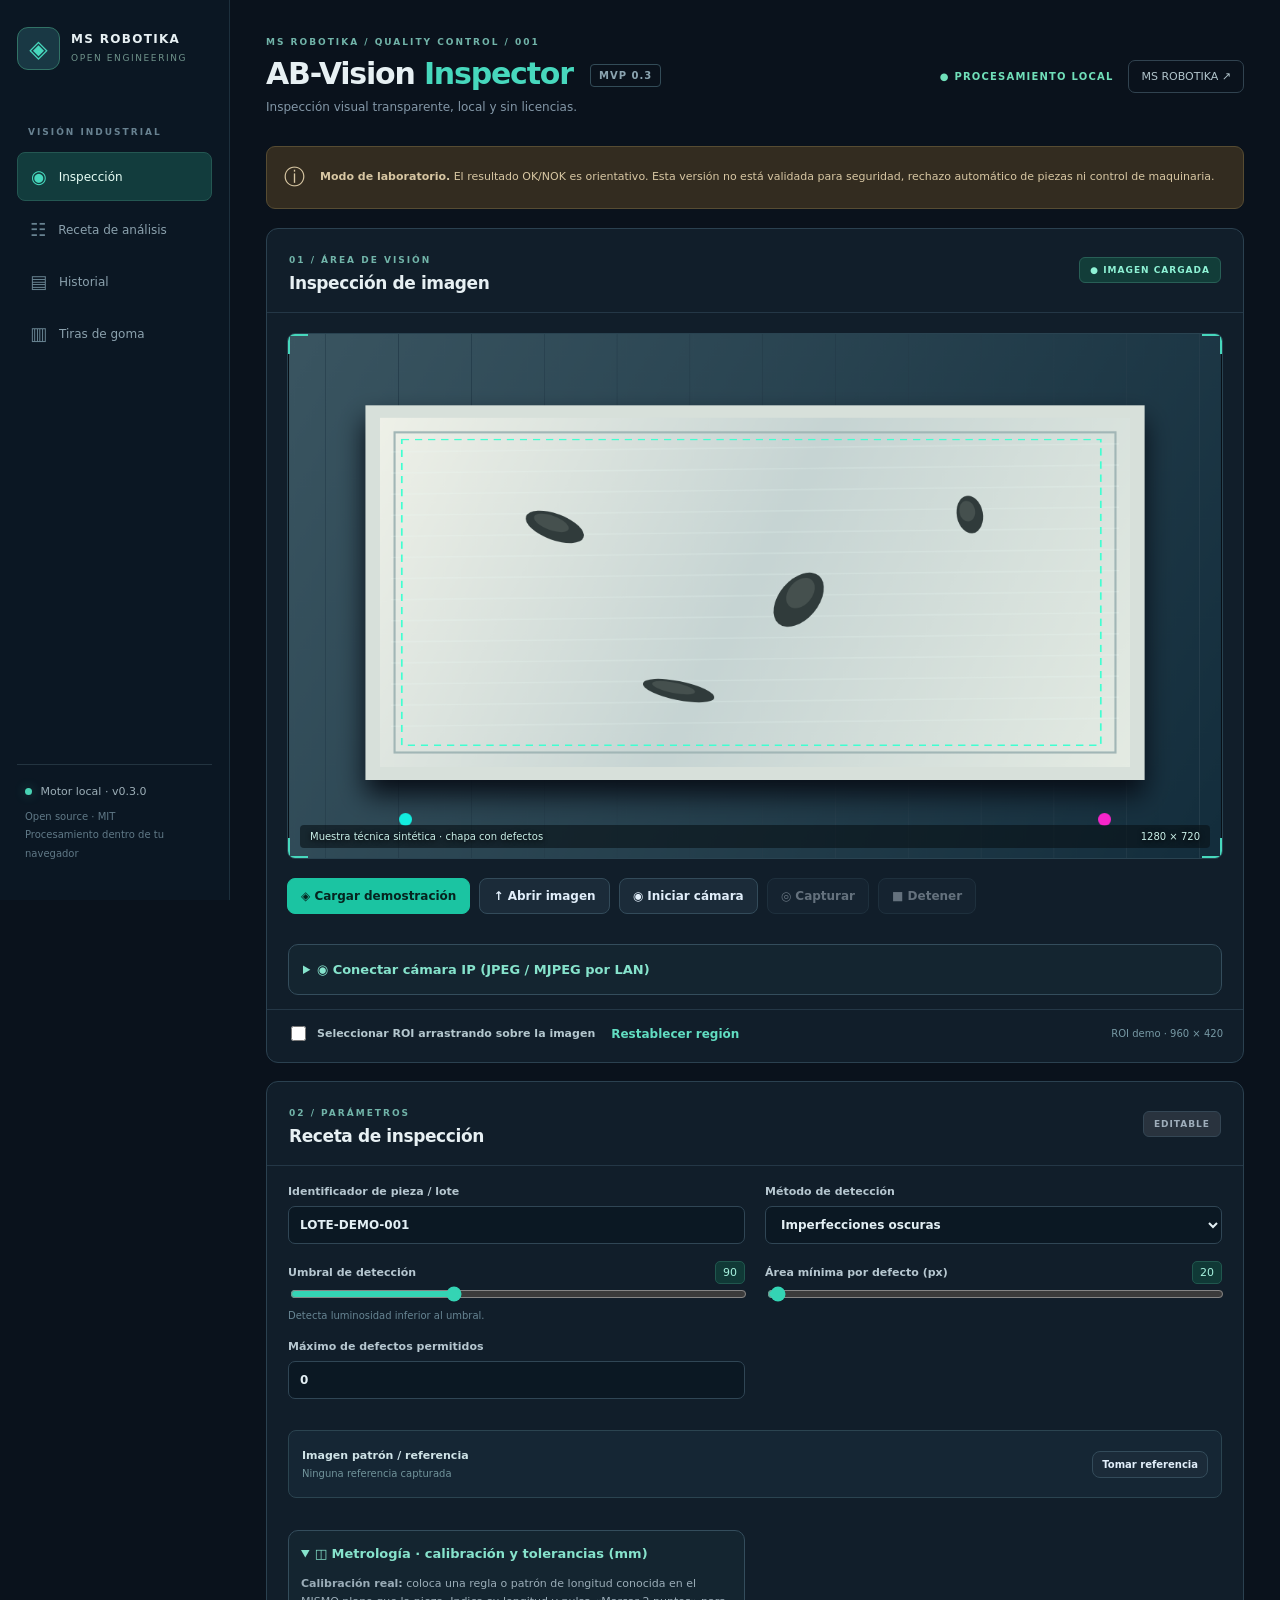
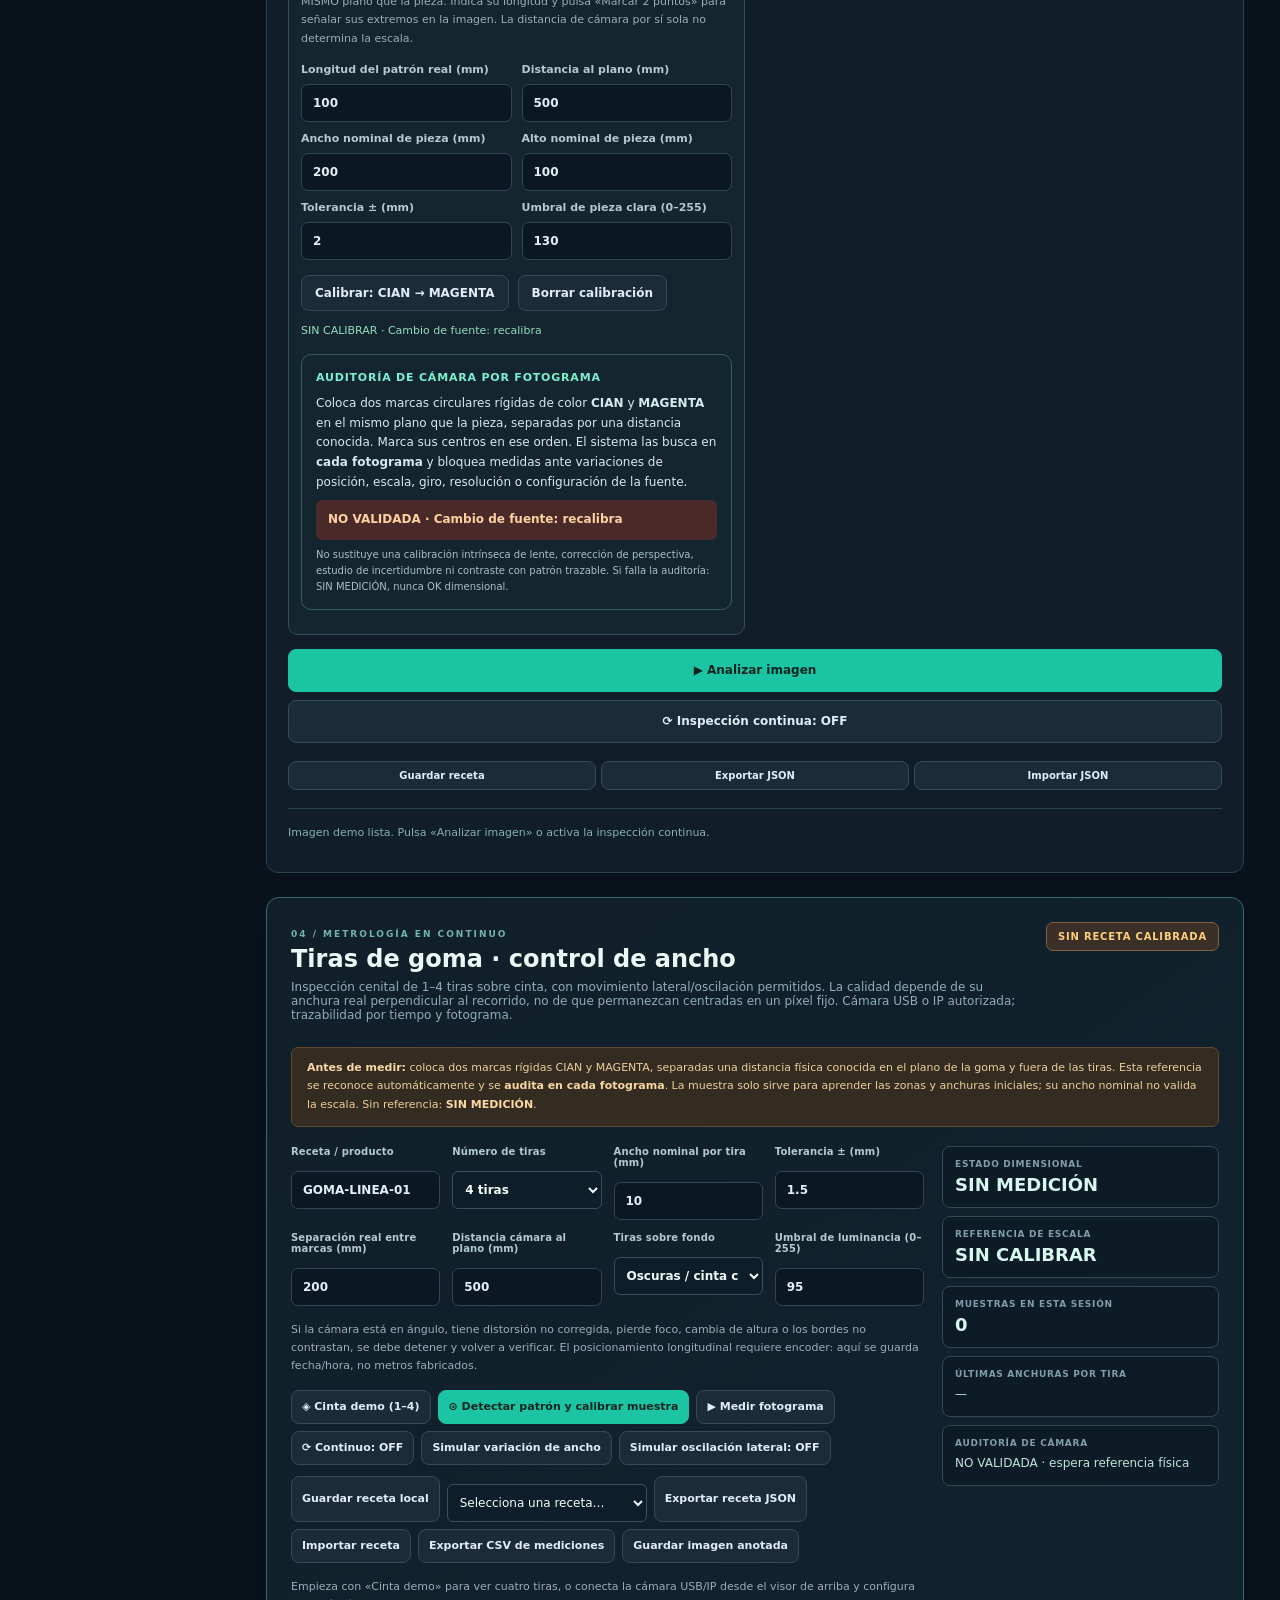
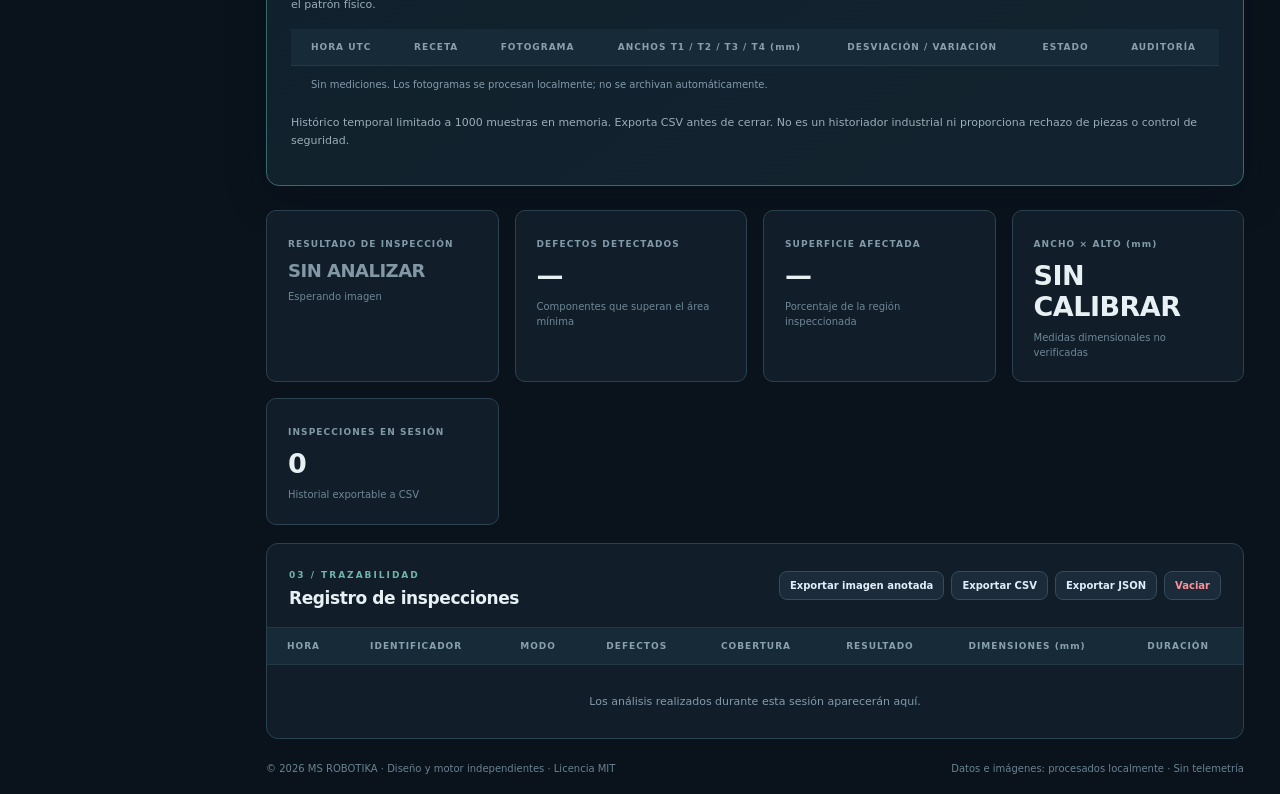
==== commit b20ec701: "feat(ui): explicit lateral oscillation demo and width-only quality rule" ====
--- a/index.html
+++ b/index.html
@@ -1,7 +1,7 @@
 <!doctype html>
 <html lang="es"><head><meta charset="UTF-8"><meta name="viewport" content="width=device-width,initial-scale=1">
 <meta name="description" content="AB-Vision Inspector: inspección visual industrial abierta, local y gratuita. MS ROBOTIKA.">
-<title>AB-Vision Inspector — MS ROBOTIKA</title><link rel="icon" href="/favicon.svg"><link rel="stylesheet" href="src/style.css"><link rel="stylesheet" href="src/strip.css">
+<title>AB-Vision Inspector — MS ROBOTIKA</title><link rel="icon" href="favicon.svg"><link rel="stylesheet" href="src/style.css"><link rel="stylesheet" href="src/strip.css">
 </head>
 <body>
 <div class="shell">
@@ -69,7 +69,7 @@
 
 <section class="strip-module" id="strips" aria-label="Control dimensional de tiras de goma">
   <header class="strip-heading"><div><span class="overline">04 / METROLOGÍA EN CONTINUO</span><h2>Tiras de goma · control de ancho</h2>
-  <p>Inspección cenital de 1–4 tiras sobre cinta, cámara USB o cámara IP JPEG/MJPEG autorizada. Trazabilidad local por tiempo y fotograma.</p></div>
+  <p>Inspección cenital de 1–4 tiras sobre cinta, con movimiento lateral/oscilación permitidos. La calidad depende de su anchura real perpendicular al recorrido, no de que permanezcan centradas en un píxel fijo. Cámara USB o IP autorizada; trazabilidad por tiempo y fotograma.</p></div>
   <span id="strip-status" class="strip-status" aria-live="polite">SIN RECETA CALIBRADA</span></header>
   <div class="strip-alert"><strong>Antes de medir:</strong> coloca dos marcas rígidas CIAN y MAGENTA, separadas una distancia física conocida en el plano de la goma y fuera de las tiras. Esta referencia se reconoce automáticamente y se <strong>audita en cada fotograma</strong>. La muestra solo sirve para aprender las zonas y anchuras iniciales; su ancho nominal no valida la escala. Sin referencia: <strong>SIN MEDICIÓN</strong>.</div>
   <div class="strip-grid">
@@ -91,6 +91,7 @@
         <button id="strip-once" type="button">▶ Medir fotograma</button>
         <button id="strip-run" type="button">⟳ Continuo: OFF</button>
         <button id="strip-fault" type="button">Simular variación de ancho</button>
+        <button id="strip-sway" type="button">Simular oscilación lateral: OFF</button>
       </div>
       <div class="strip-actions">
         <button id="strip-save" type="button">Guardar receta local</button>
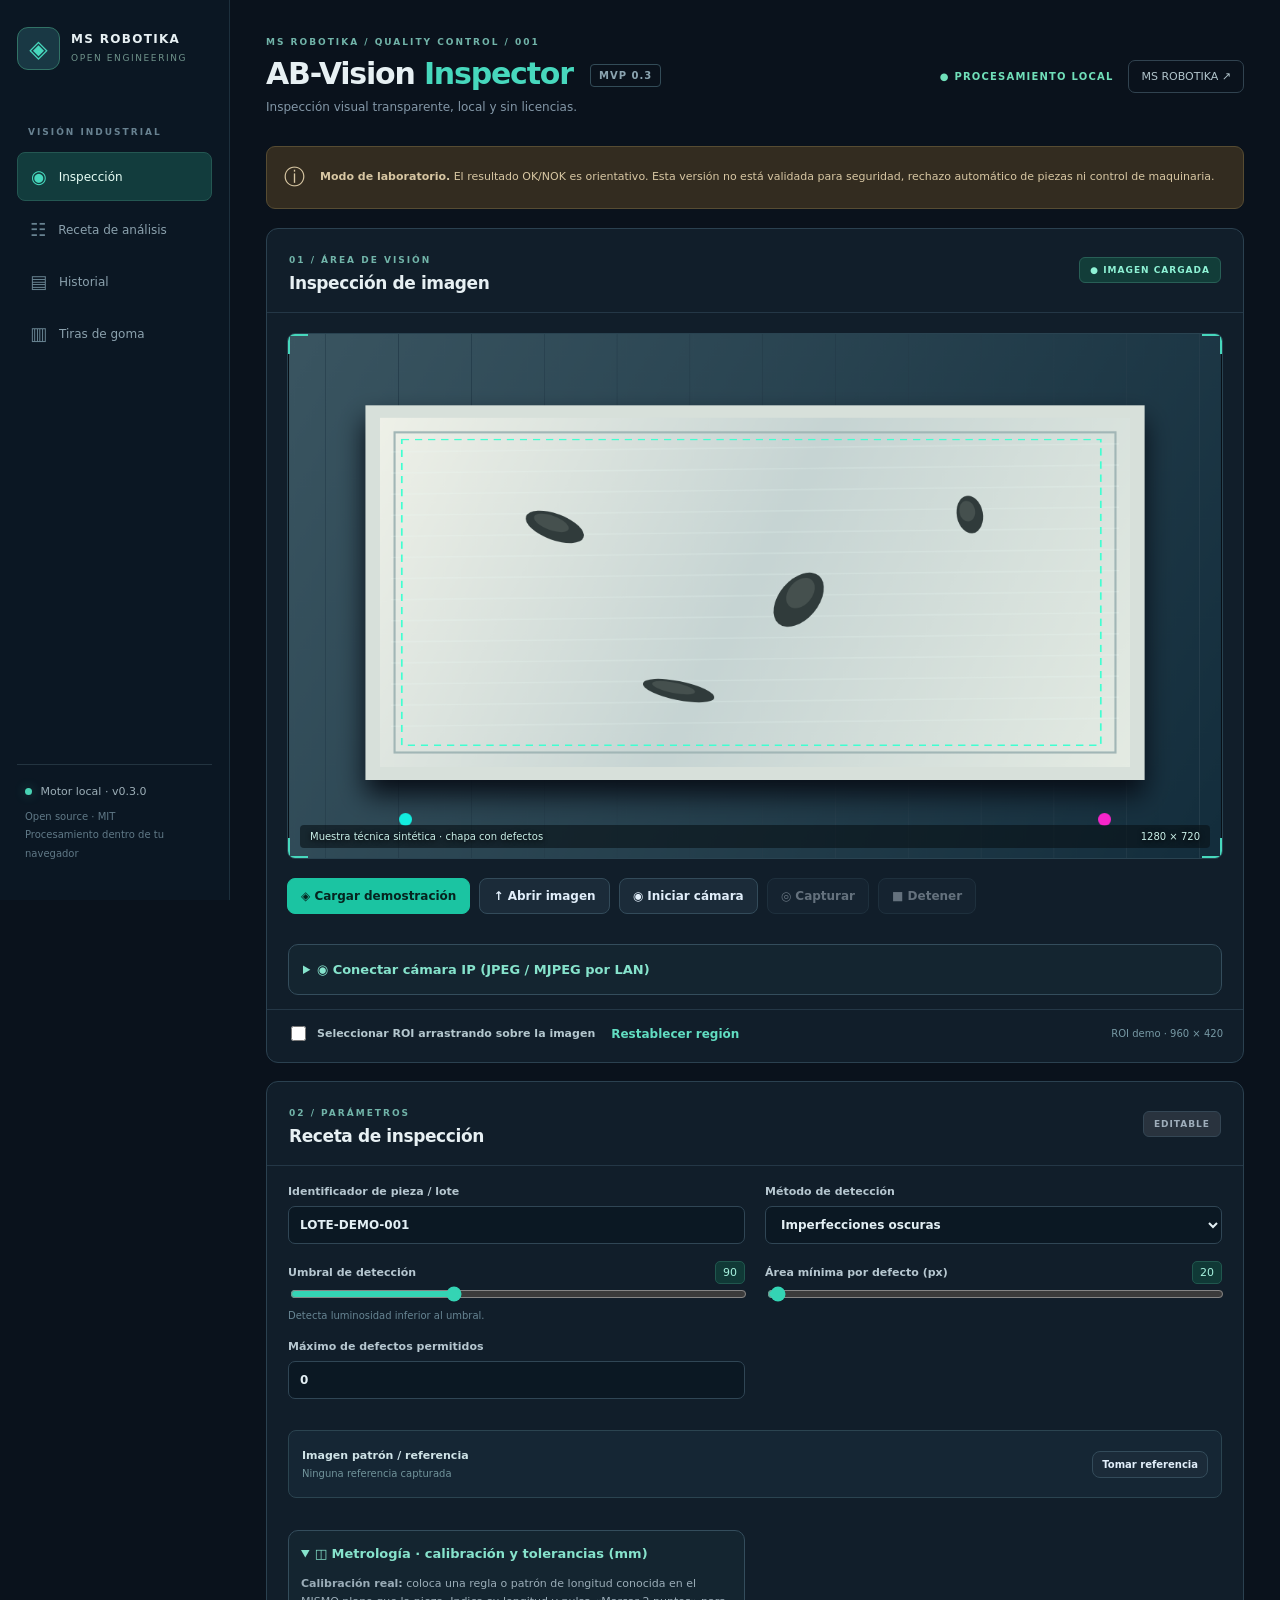
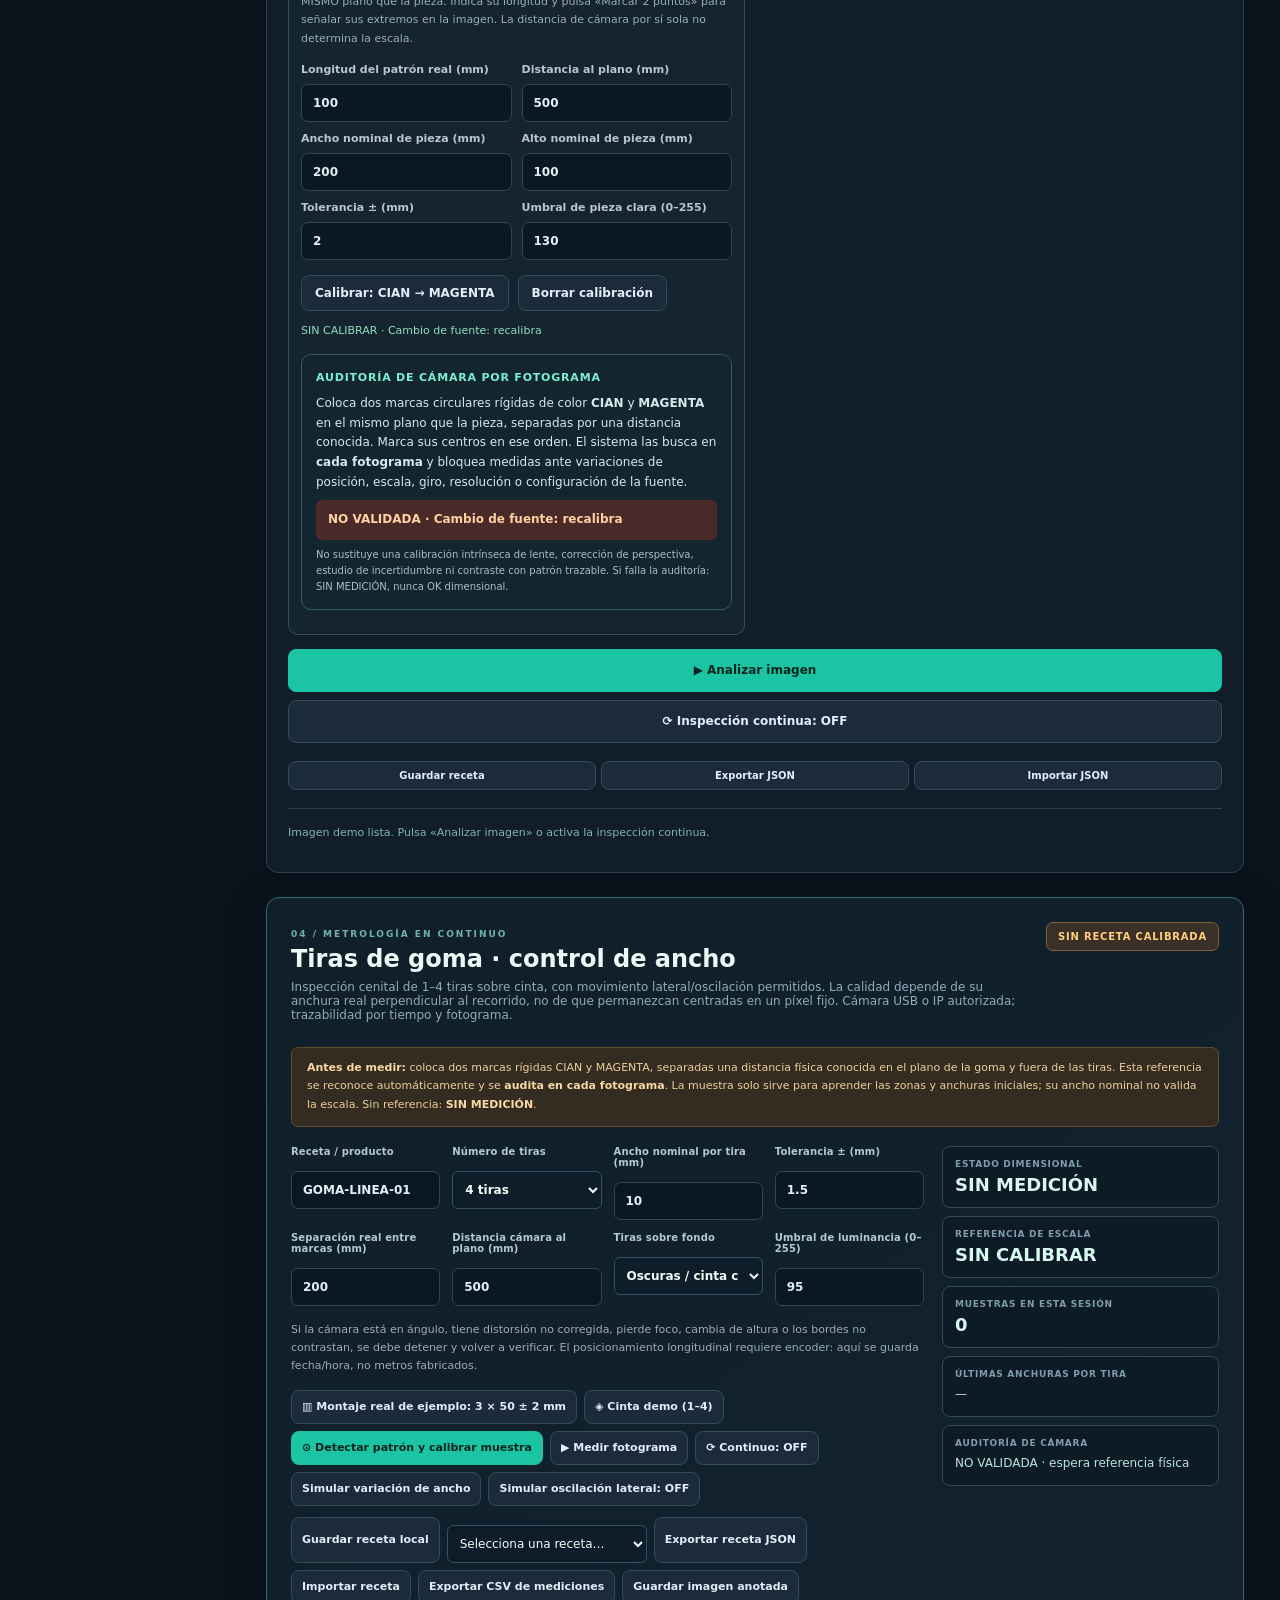
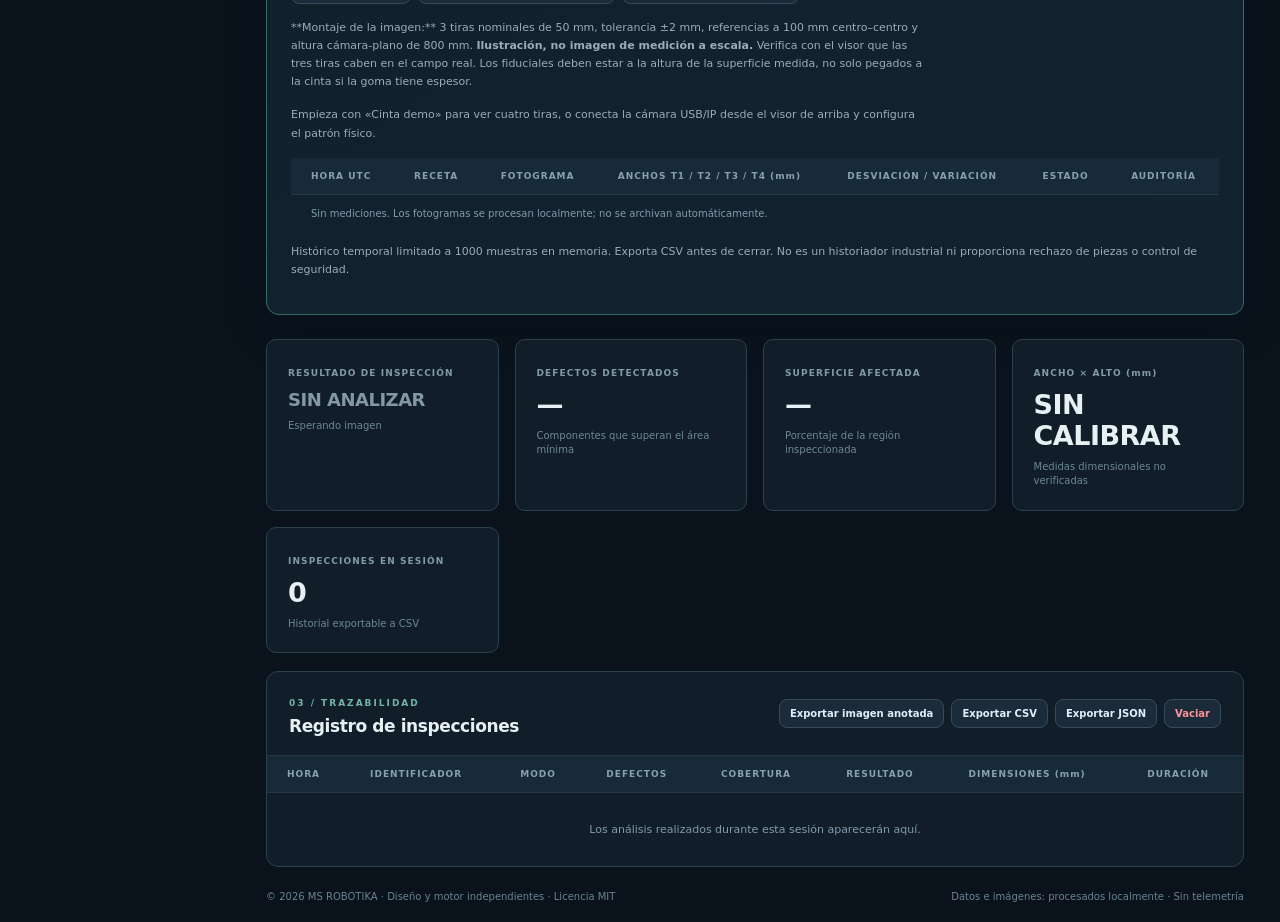
==== commit f2d02793: "feat(vision): one-click physical mounting preset and explicit same-plane caveat" ====
--- a/index.html
+++ b/index.html
@@ -86,6 +86,7 @@
       </div>
       <p class="small-muted">Si la cámara está en ángulo, tiene distorsión no corregida, pierde foco, cambia de altura o los bordes no contrastan, se debe detener y volver a verificar. El posicionamiento longitudinal requiere encoder: aquí se guarda fecha/hora, no metros fabricados.</p>
       <div class="strip-actions">
+        <button id="strip-example-3x50" type="button" title="Preparar los parámetros del montaje ilustrado; obliga a calibrar con cámara física">▥ Montaje real de ejemplo: 3 × 50 ± 2 mm</button>
         <button id="strip-demo" type="button">◈ Cinta demo (1–4)</button>
         <button id="strip-calibrate" type="button" class="primary">⊙ Detectar patrón y calibrar muestra</button>
         <button id="strip-once" type="button">▶ Medir fotograma</button>
@@ -101,6 +102,7 @@
         <button id="strip-export-csv" type="button">Exportar CSV de mediciones</button>
         <button id="strip-export-png" type="button">Guardar imagen anotada</button>
       </div>
+      <p class="small-muted">**Montaje de la imagen:** 3 tiras nominales de 50 mm, tolerancia ±2 mm, referencias a 100 mm centro–centro y altura cámara-plano de 800 mm. <strong>Ilustración, no imagen de medición a escala.</strong> Verifica con el visor que las tres tiras caben en el campo real. Los fiduciales deben estar a la altura de la superficie medida, no solo pegados a la cinta si la goma tiene espesor.</p>
       <p id="strip-message" class="small-muted" role="status" aria-live="polite">Empieza con «Cinta demo» para ver cuatro tiras, o conecta la cámara USB/IP desde el visor de arriba y configura el patrón físico.</p>
     </div>
     <div class="strip-results">
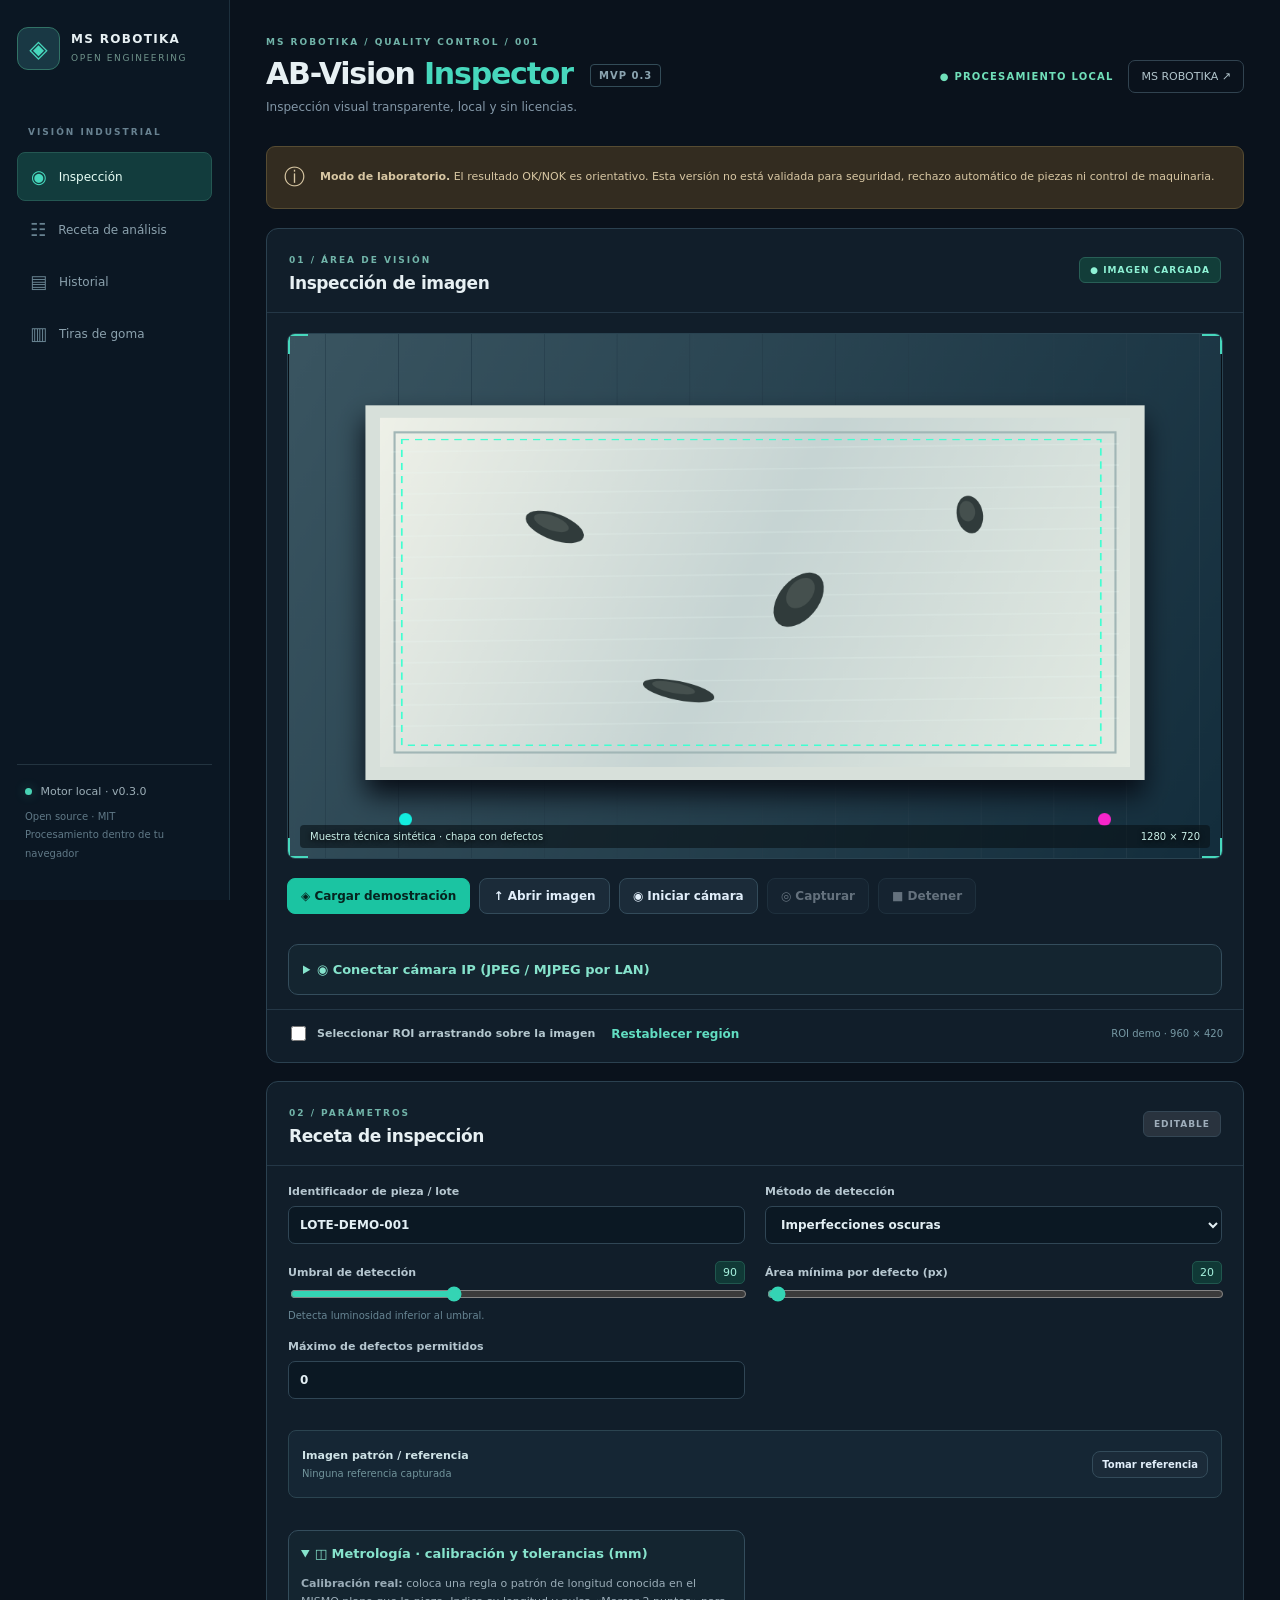
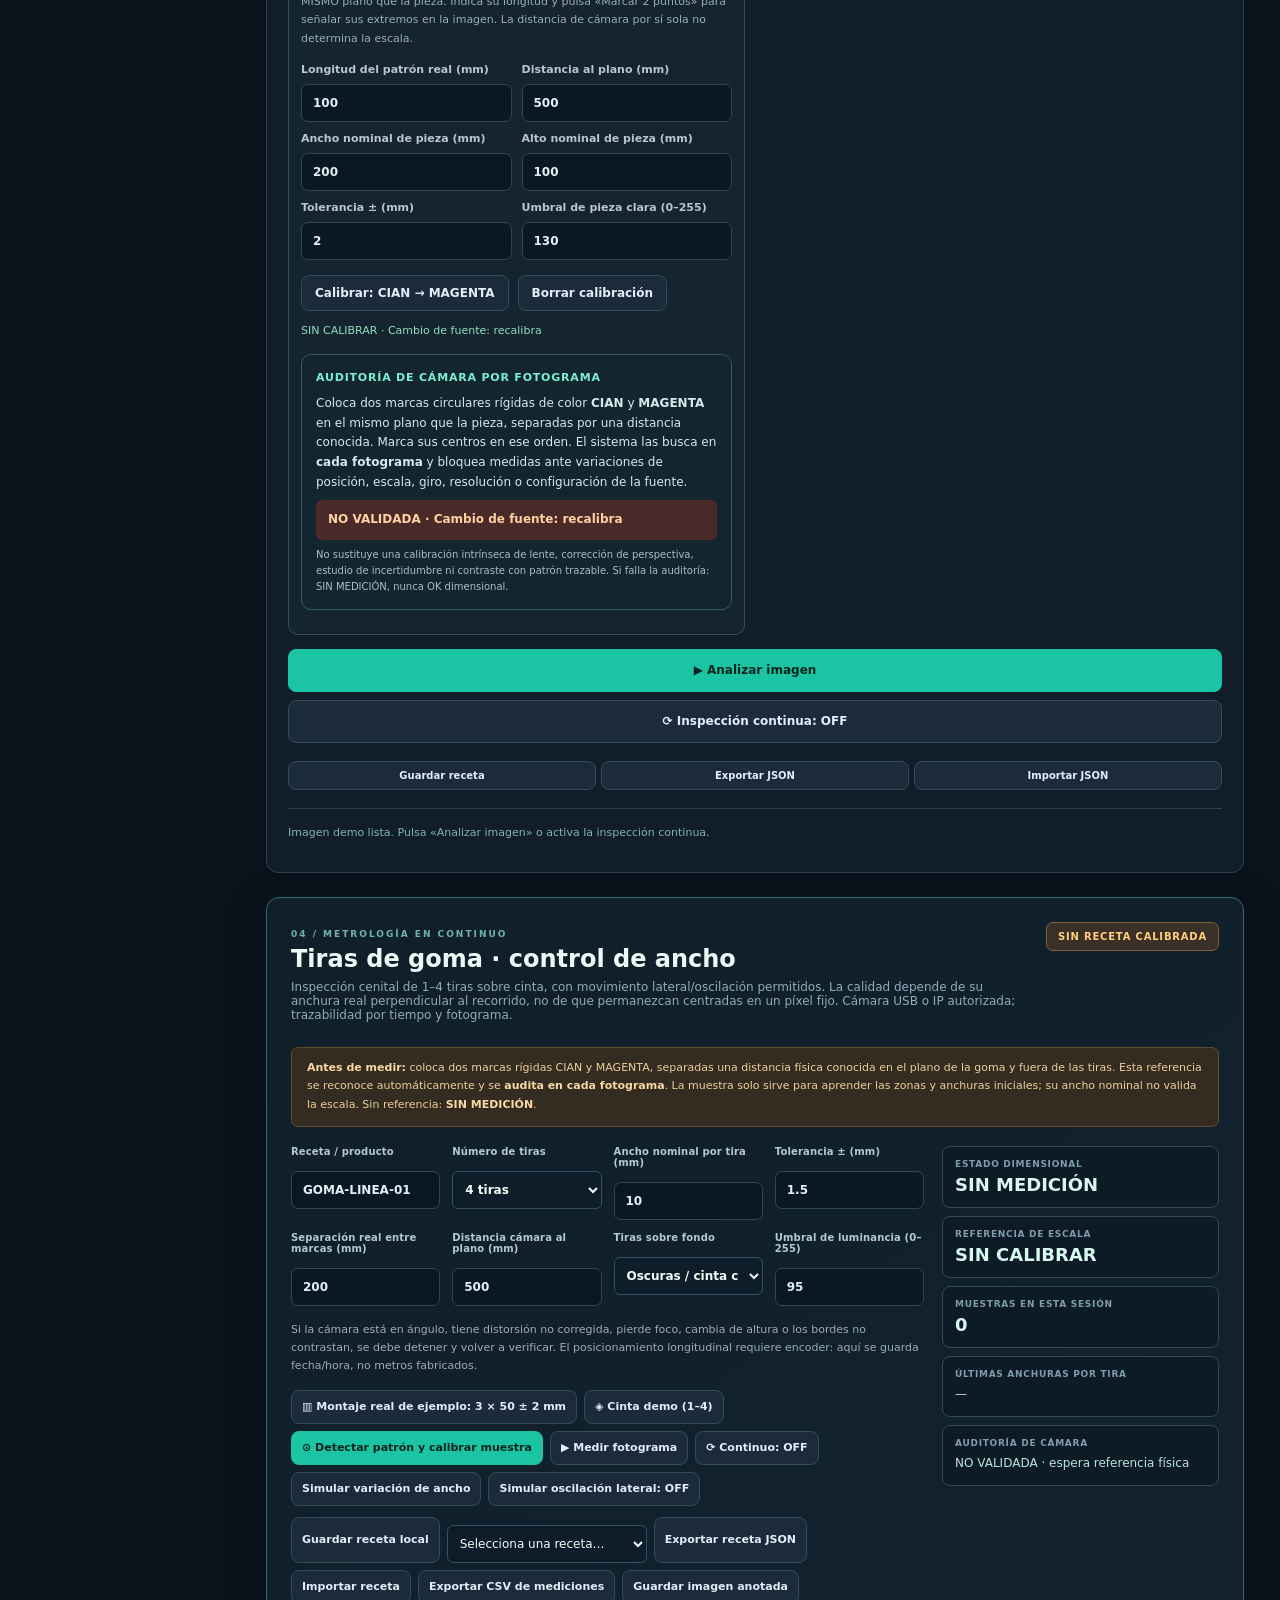
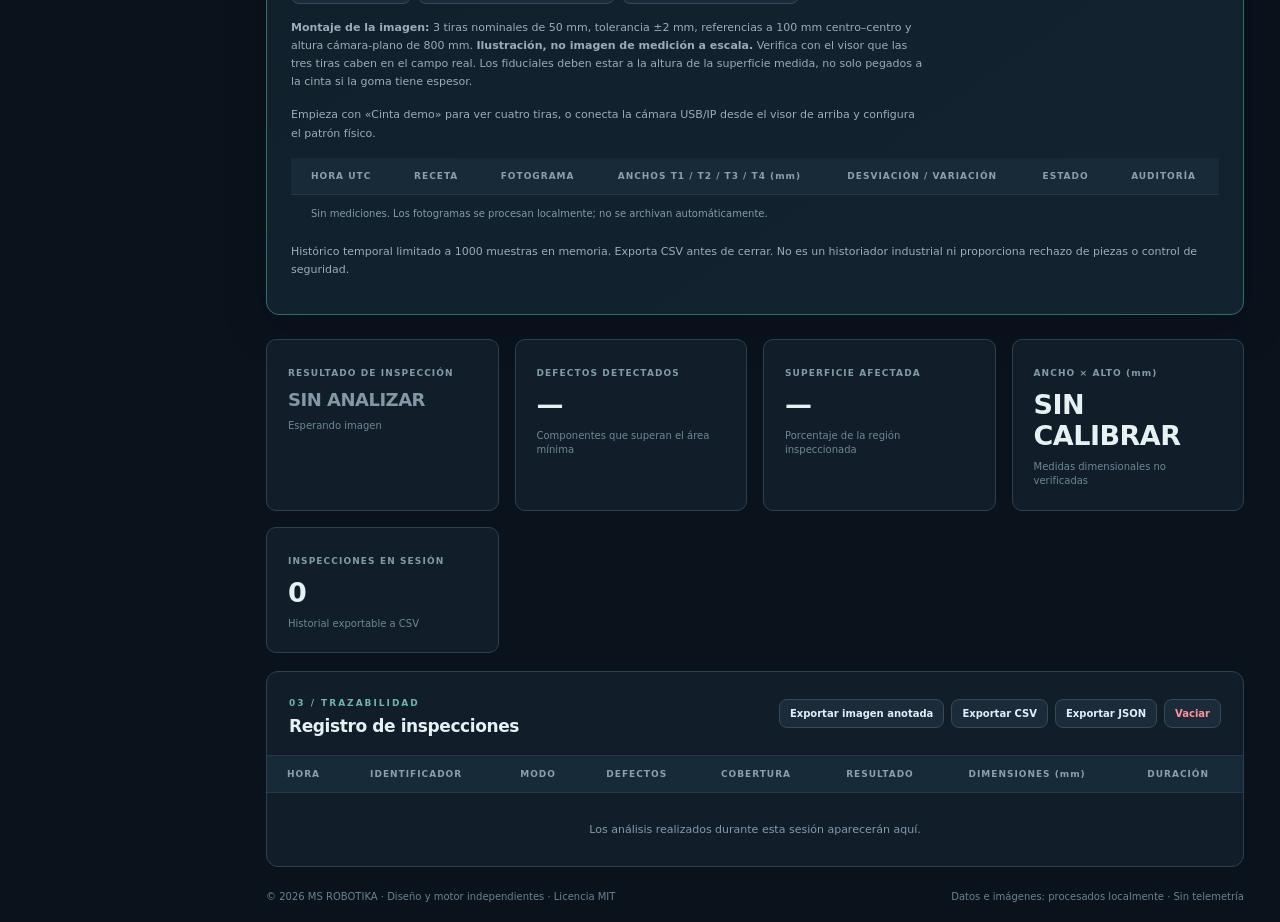
==== commit dcaa0b96: "fix(html): accessible formatted reference caption for physical 3-strip setup" ====
--- a/index.html
+++ b/index.html
@@ -102,7 +102,7 @@
         <button id="strip-export-csv" type="button">Exportar CSV de mediciones</button>
         <button id="strip-export-png" type="button">Guardar imagen anotada</button>
       </div>
-      <p class="small-muted">**Montaje de la imagen:** 3 tiras nominales de 50 mm, tolerancia ±2 mm, referencias a 100 mm centro–centro y altura cámara-plano de 800 mm. <strong>Ilustración, no imagen de medición a escala.</strong> Verifica con el visor que las tres tiras caben en el campo real. Los fiduciales deben estar a la altura de la superficie medida, no solo pegados a la cinta si la goma tiene espesor.</p>
+      <p class="small-muted"><strong>Montaje de la imagen:</strong> 3 tiras nominales de 50 mm, tolerancia ±2 mm, referencias a 100 mm centro–centro y altura cámara-plano de 800 mm. <strong>Ilustración, no imagen de medición a escala.</strong> Verifica con el visor que las tres tiras caben en el campo real. Los fiduciales deben estar a la altura de la superficie medida, no solo pegados a la cinta si la goma tiene espesor.</p>
       <p id="strip-message" class="small-muted" role="status" aria-live="polite">Empieza con «Cinta demo» para ver cuatro tiras, o conecta la cámara USB/IP desde el visor de arriba y configura el patrón físico.</p>
     </div>
     <div class="strip-results">
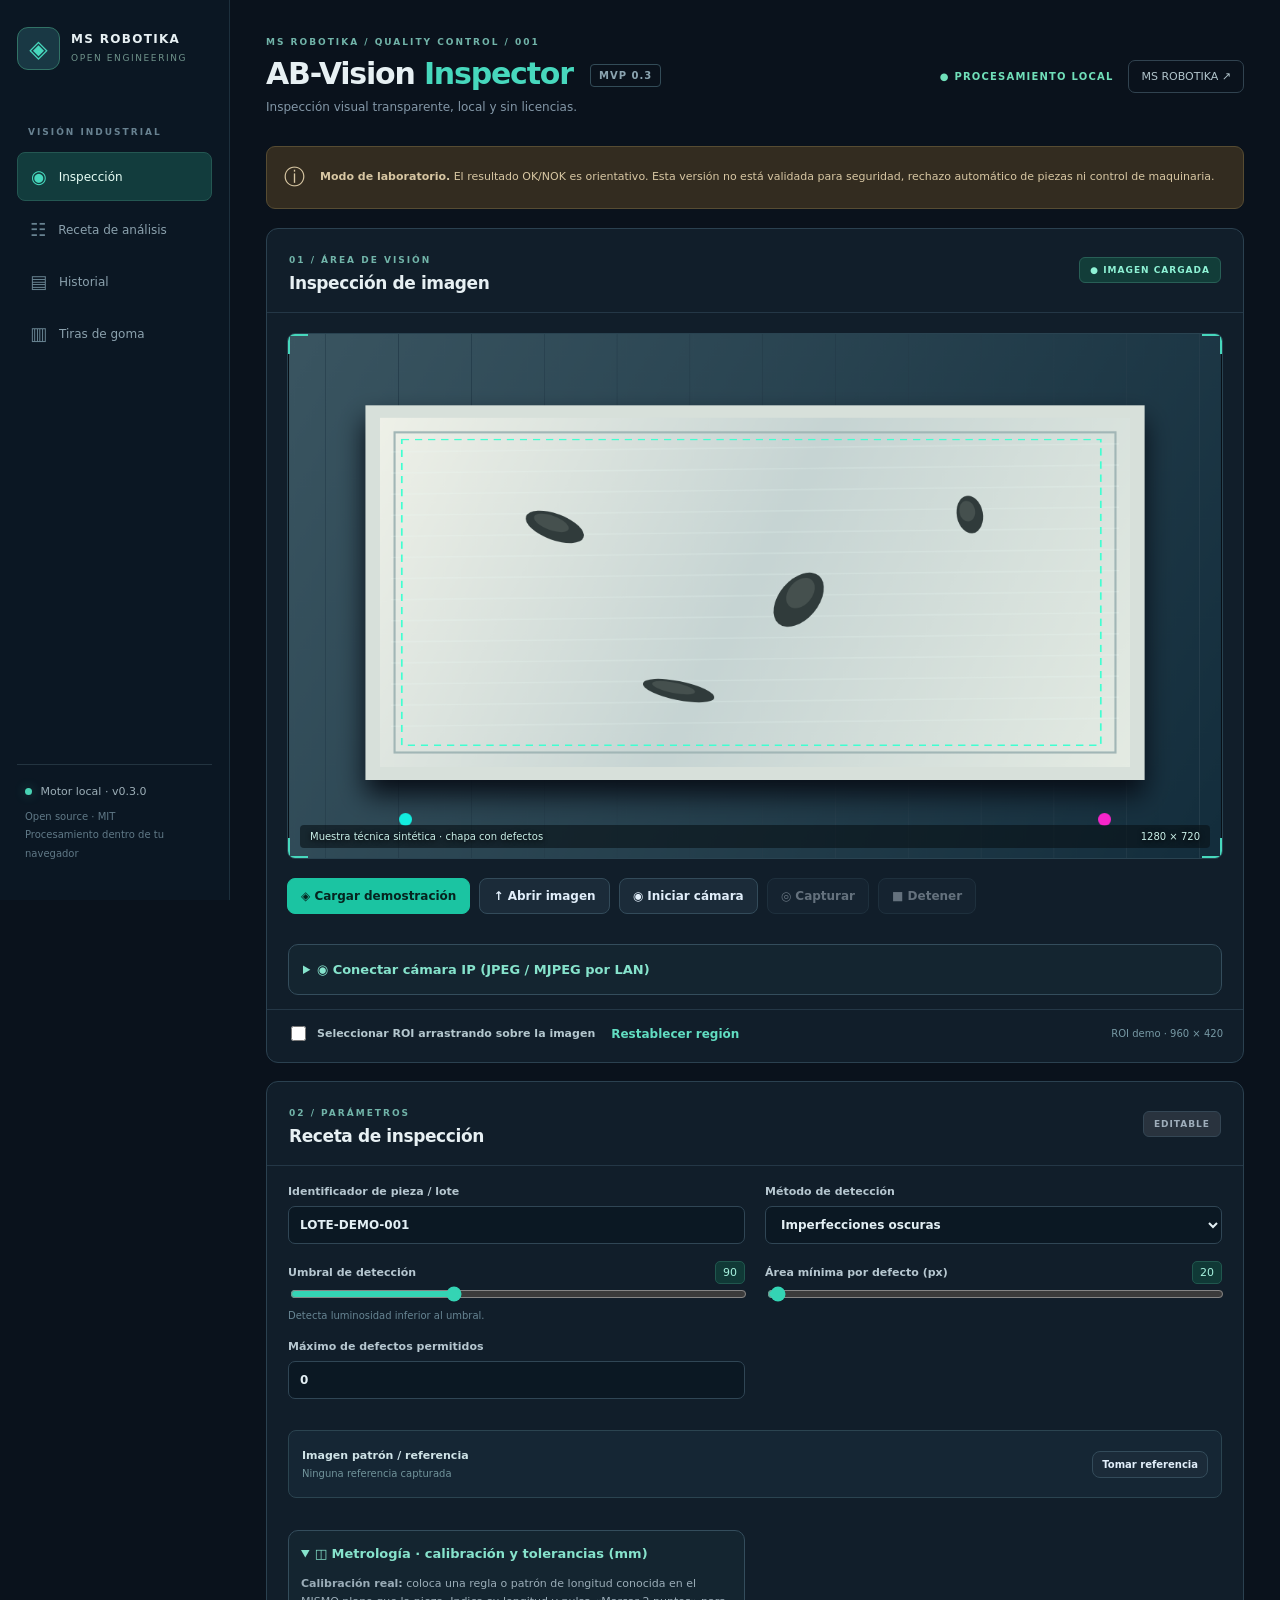
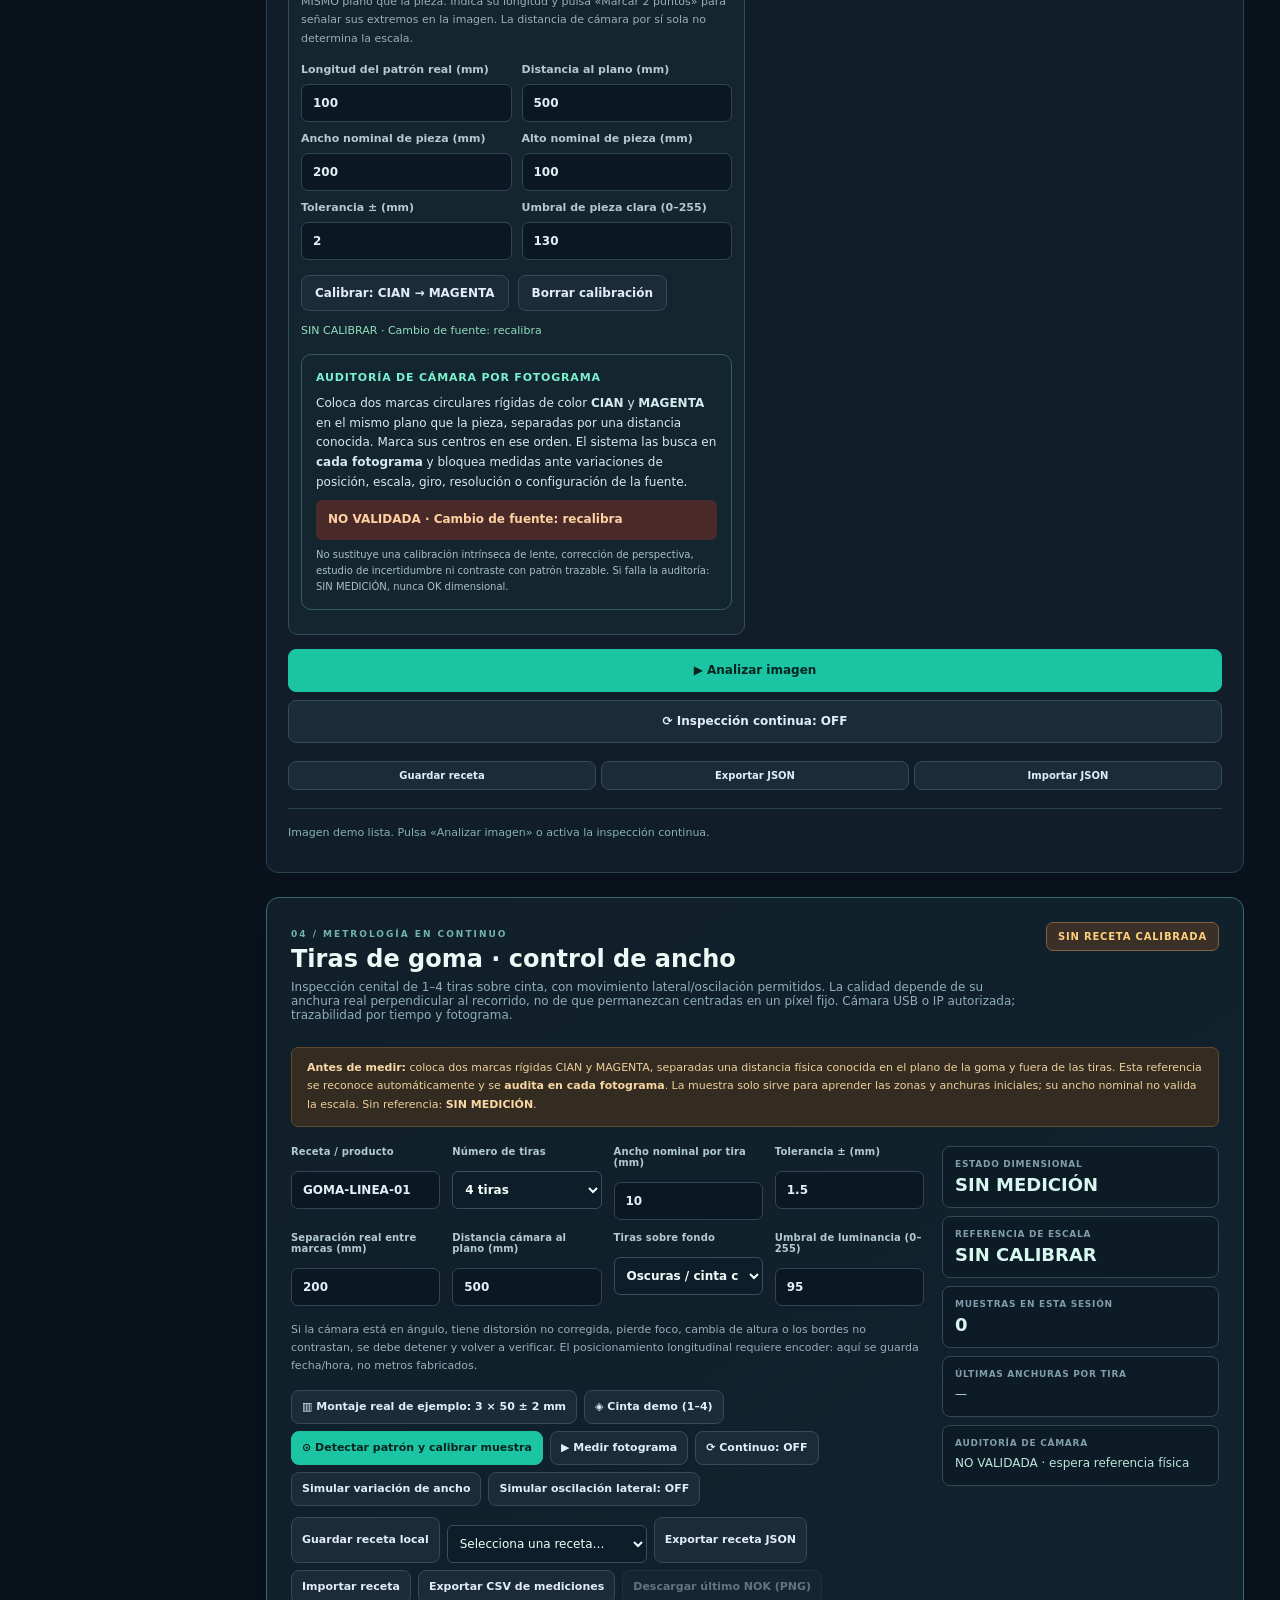
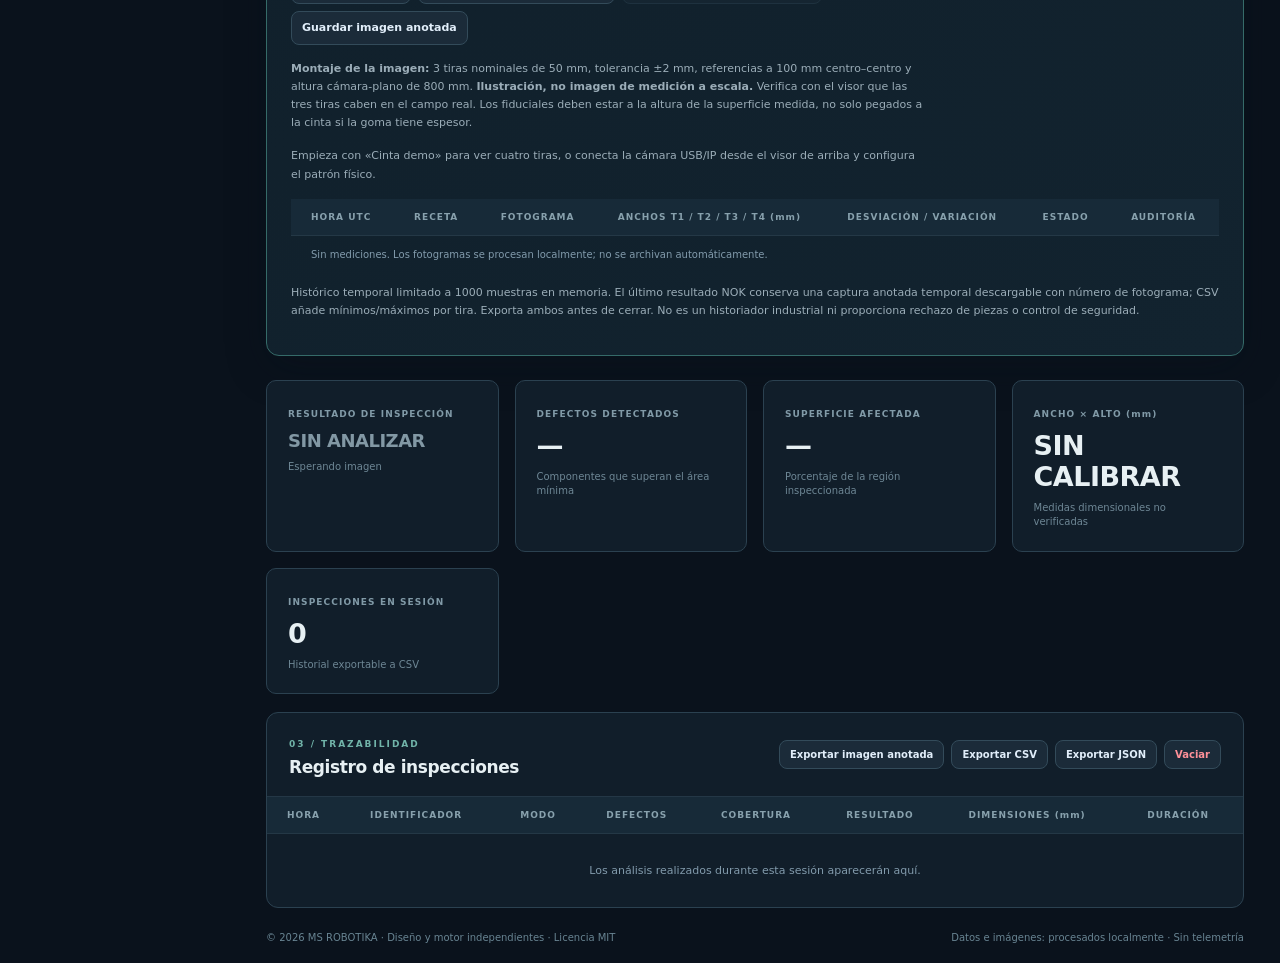
==== commit 4fdd84cd: "feat(traceability): visible last-NOK evidence download with frame link to CSV" ====
--- a/index.html
+++ b/index.html
@@ -100,6 +100,7 @@
         <button id="strip-export-recipe" type="button">Exportar receta JSON</button>
         <label class="button file-button">Importar receta<input id="strip-import-recipe" type="file" accept=".json,application/json"></label>
         <button id="strip-export-csv" type="button">Exportar CSV de mediciones</button>
+        <button id="strip-export-last-nok" type="button" disabled title="Fotograma de la última medida NOK, guardado en memoria hasta cerrar la página">Descargar último NOK (PNG)</button>
         <button id="strip-export-png" type="button">Guardar imagen anotada</button>
       </div>
       <p class="small-muted"><strong>Montaje de la imagen:</strong> 3 tiras nominales de 50 mm, tolerancia ±2 mm, referencias a 100 mm centro–centro y altura cámara-plano de 800 mm. <strong>Ilustración, no imagen de medición a escala.</strong> Verifica con el visor que las tres tiras caben en el campo real. Los fiduciales deben estar a la altura de la superficie medida, no solo pegados a la cinta si la goma tiene espesor.</p>
@@ -114,7 +115,7 @@
     </div>
   </div>
   <div class="table-scroller"><table><thead><tr><th>HORA UTC</th><th>RECETA</th><th>FOTOGRAMA</th><th>ANCHOS T1 / T2 / T3 / T4 (mm)</th><th>DESVIACIÓN / VARIACIÓN</th><th>ESTADO</th><th>AUDITORÍA</th></tr></thead><tbody id="strip-history"><tr><td colspan="7">Sin mediciones. Los fotogramas se procesan localmente; no se archivan automáticamente.</td></tr></tbody></table></div>
-  <p class="small-muted">Histórico temporal limitado a 1000 muestras en memoria. Exporta CSV antes de cerrar. No es un historiador industrial ni proporciona rechazo de piezas o control de seguridad.</p>
+  <p class="small-muted">Histórico temporal limitado a 1000 muestras en memoria. El último resultado NOK conserva una captura anotada temporal descargable con número de fotograma; CSV añade mínimos/máximos por tira. Exporta ambos antes de cerrar. No es un historiador industrial ni proporciona rechazo de piezas o control de seguridad.</p>
 </section>
 <div class="metrics"><div class="metric"><span>RESULTADO DE INSPECCIÓN</span><strong id="verdict" class="pending">SIN ANALIZAR</strong><small id="duration">Esperando imagen</small></div><div class="metric"><span>DEFECTOS DETECTADOS</span><strong id="defects">—</strong><small>Componentes que superan el área mínima</small></div><div class="metric"><span>SUPERFICIE AFECTADA</span><strong id="coverage">—</strong><small>Porcentaje de la región inspeccionada</small></div><div class="metric"><span>ANCHO × ALTO (mm)</span><strong id="measured-size">SIN CALIBRAR</strong><small id="dimension-status">Sin metrología verificada</small></div><div class="metric"><span>INSPECCIONES EN SESIÓN</span><strong id="count">0</strong><small>Historial exportable a CSV</small></div></div>
 <section class="history-card" id="history"><div class="card-head"><div><span class="overline">03 / TRAZABILIDAD</span><h2>Registro de inspecciones</h2></div><div class="history-actions"><button id="save-png">Exportar imagen anotada</button><button id="export-csv">Exportar CSV</button><button id="export-json">Exportar JSON</button><button id="clear-history" class="destructive">Vaciar</button></div></div>
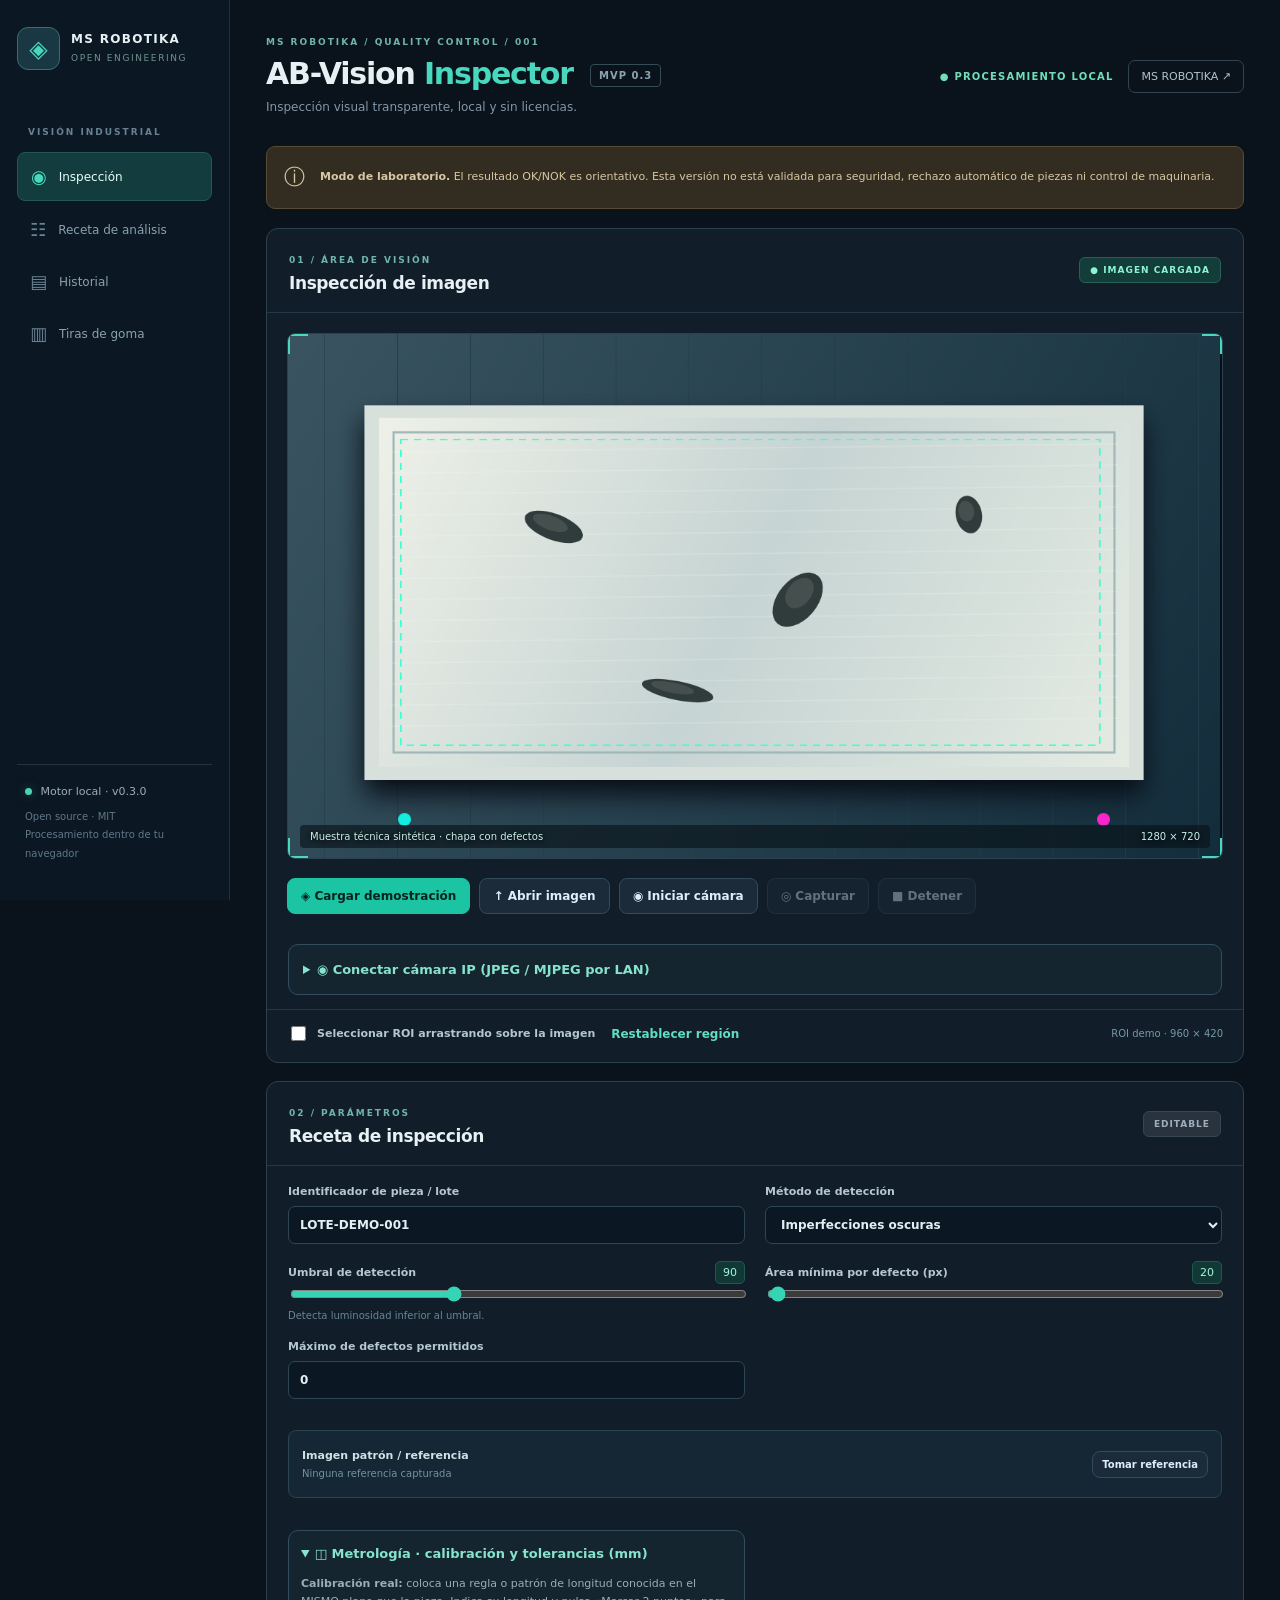
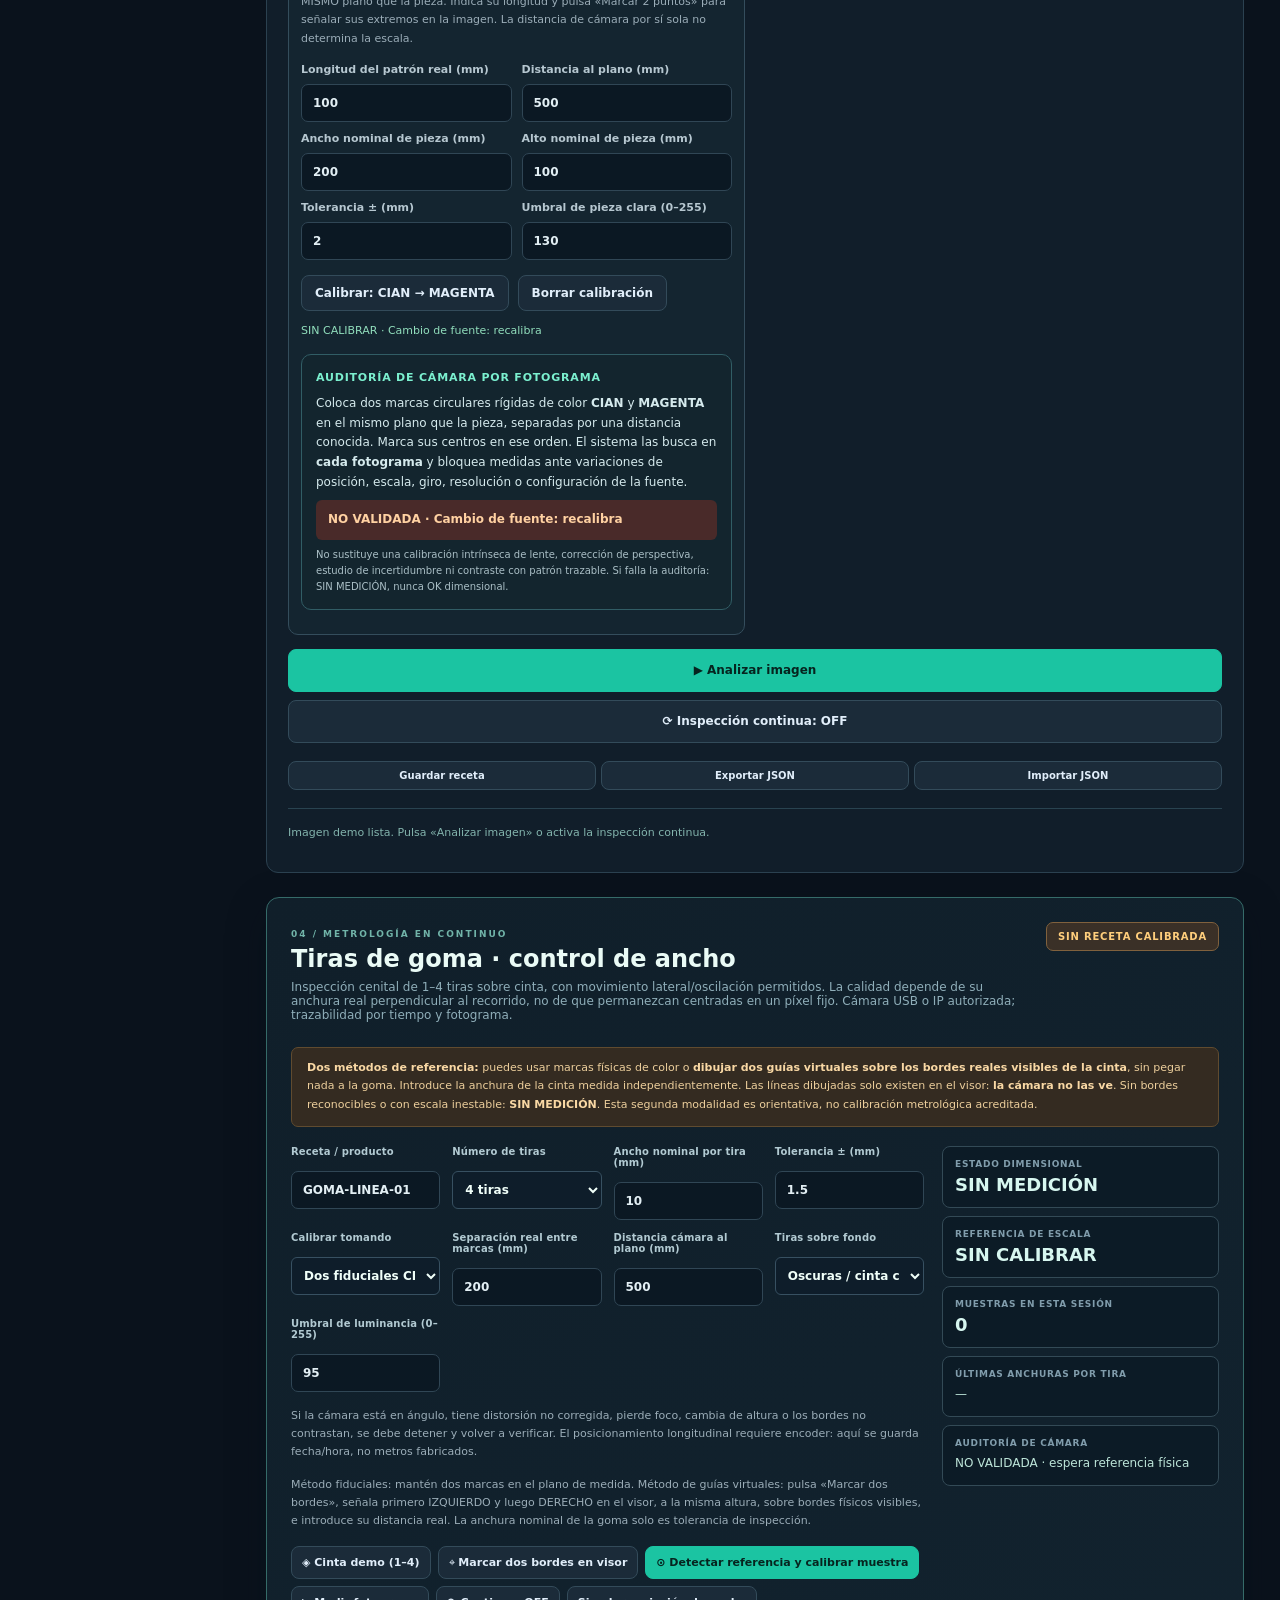
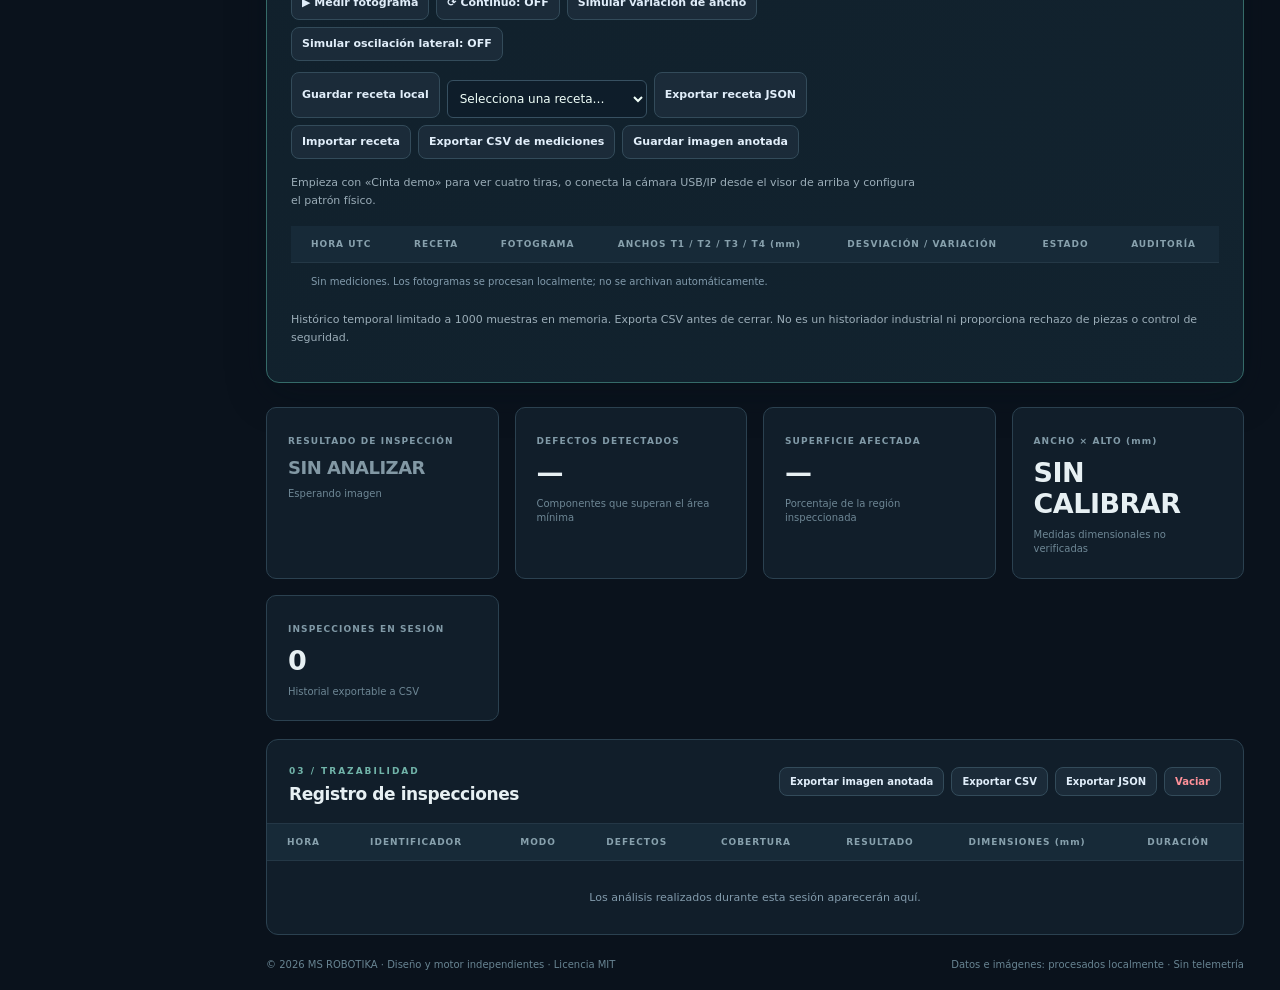
==== commit 76bfe994: "feat(vision): add selectable on-screen belt-edge guides and independent physical width field" ====
--- a/index.html
+++ b/index.html
@@ -16,7 +16,7 @@
 <div class="notice-rail"><span class="notice-icon">ⓘ</span><div><strong>Modo de laboratorio.</strong> El resultado OK/NOK es orientativo. Esta versión no está validada para seguridad, rechazo automático de piezas ni control de maquinaria.</div></div>
 <div class="main-grid">
 <section class="work-card" id="vision"><div class="card-head"><div><span class="overline">01 / ÁREA DE VISIÓN</span><h2>Inspección de imagen</h2></div><span class="live-status" id="feed-status">● SIN FUENTE</span></div>
-  <div class="viewer"><canvas id="overlay" width="1280" height="720" aria-label="Área de inspección: arrastra para seleccionar región de interés"></canvas><video id="camera-video" autoplay muted playsinline hidden></video><div class="viewer-status"><span id="source-label">Imagen de demostración</span><span id="image-size">1280 × 720</span></div><div class="viewer-corner tl"></div><div class="viewer-corner tr"></div><div class="viewer-corner bl"></div><div class="viewer-corner br"></div></div>
+  <div class="viewer"><canvas id="overlay" width="1280" height="720" aria-label="Área de inspección: arrastra para seleccionar región de interés"></canvas><video id="camera-video" autoplay muted playsinline hidden></video><canvas id="strip-guides-layer" aria-label="Guías virtuales de los bordes reales de la cinta"></canvas><div class="viewer-status"><span id="source-label">Imagen de demostración</span><span id="image-size">1280 × 720</span></div><div class="viewer-corner tl"></div><div class="viewer-corner tr"></div><div class="viewer-corner bl"></div><div class="viewer-corner br"></div></div>
   <div class="tool-bar"><button id="demo" class="primary">◈ Cargar demostración</button><label class="button file-button">↑ Abrir imagen<input id="image-file" type="file" accept="image/png,image/jpeg,image/webp,image/bmp"></label><button id="camera-start">◉ Iniciar cámara</button><button id="capture" disabled>◎ Capturar</button><button id="camera-stop" disabled>■ Detener</button></div>
 
   <div class="connect-panels">
@@ -71,7 +71,7 @@
   <header class="strip-heading"><div><span class="overline">04 / METROLOGÍA EN CONTINUO</span><h2>Tiras de goma · control de ancho</h2>
   <p>Inspección cenital de 1–4 tiras sobre cinta, con movimiento lateral/oscilación permitidos. La calidad depende de su anchura real perpendicular al recorrido, no de que permanezcan centradas en un píxel fijo. Cámara USB o IP autorizada; trazabilidad por tiempo y fotograma.</p></div>
   <span id="strip-status" class="strip-status" aria-live="polite">SIN RECETA CALIBRADA</span></header>
-  <div class="strip-alert"><strong>Antes de medir:</strong> coloca dos marcas rígidas CIAN y MAGENTA, separadas una distancia física conocida en el plano de la goma y fuera de las tiras. Esta referencia se reconoce automáticamente y se <strong>audita en cada fotograma</strong>. La muestra solo sirve para aprender las zonas y anchuras iniciales; su ancho nominal no valida la escala. Sin referencia: <strong>SIN MEDICIÓN</strong>.</div>
+  <div class="strip-alert"><strong>Dos métodos de referencia:</strong> puedes usar marcas físicas de color o <strong>dibujar dos guías virtuales sobre los bordes reales visibles de la cinta</strong>, sin pegar nada a la goma. Introduce la anchura de la cinta medida independientemente. Las líneas dibujadas solo existen en el visor: <strong>la cámara no las ve</strong>. Sin bordes reconocibles o con escala inestable: <strong>SIN MEDICIÓN</strong>. Esta segunda modalidad es orientativa, no calibración metrológica acreditada.</div>
   <div class="strip-grid">
     <div class="strip-settings">
       <div class="strip-fields">
@@ -79,16 +79,15 @@
         <label>Número de tiras<select id="strip-count"><option value="1">1 tira</option><option value="2">2 tiras</option><option value="3">3 tiras</option><option value="4" selected>4 tiras</option></select></label>
         <label>Ancho nominal por tira (mm)<input id="strip-nominal" type="number" min=".1" max="2000" step=".01" value="10"></label>
         <label>Tolerancia ± (mm)<input id="strip-tolerance" type="number" min="0" max="100" step=".01" value="1.5"></label>
-        <label>Separación real entre marcas (mm)<input id="strip-reference" type="number" min="1" max="2000" step=".01" value="200"></label>
+        <label>Calibrar tomando<select id="strip-method"><option value="belt-edges">Bordes reales de la cinta + guías virtuales</option><option value="physical-markers" selected>Dos fiduciales CIAN/MAGENTA</option></select></label><label><span id="strip-reference-label">Separación real entre marcas (mm)</span><input id="strip-reference" type="number" min="1" max="2000" step=".01" value="200"></label>
         <label>Distancia cámara al plano (mm)<input id="strip-distance" type="number" min="1" max="100000" value="500"></label>
         <label>Tiras sobre fondo<select id="strip-polarity"><option value="dark" selected>Oscuras / cinta clara</option><option value="light">Claras / cinta oscura</option></select></label>
         <label>Umbral de luminancia (0–255)<input id="strip-threshold" type="number" min="1" max="254" step="1" value="95"></label>
       </div>
-      <p class="small-muted">Si la cámara está en ángulo, tiene distorsión no corregida, pierde foco, cambia de altura o los bordes no contrastan, se debe detener y volver a verificar. El posicionamiento longitudinal requiere encoder: aquí se guarda fecha/hora, no metros fabricados.</p>
+      <p class="small-muted">Si la cámara está en ángulo, tiene distorsión no corregida, pierde foco, cambia de altura o los bordes no contrastan, se debe detener y volver a verificar. El posicionamiento longitudinal requiere encoder: aquí se guarda fecha/hora, no metros fabricados.</p><p id="strip-guide-help" class="small-muted">Método fiduciales: mantén dos marcas en el plano de medida. Método de guías virtuales: pulsa «Marcar dos bordes», señala primero IZQUIERDO y luego DERECHO en el visor, a la misma altura, sobre bordes físicos visibles, e introduce su distancia real. La anchura nominal de la goma solo es tolerancia de inspección.</p>
       <div class="strip-actions">
-        <button id="strip-example-3x50" type="button" title="Preparar los parámetros del montaje ilustrado; obliga a calibrar con cámara física">▥ Montaje real de ejemplo: 3 × 50 ± 2 mm</button>
         <button id="strip-demo" type="button">◈ Cinta demo (1–4)</button>
-        <button id="strip-calibrate" type="button" class="primary">⊙ Detectar patrón y calibrar muestra</button>
+        <button id="strip-guides" type="button">⌖ Marcar dos bordes en visor</button><button id="strip-calibrate" type="button" class="primary">⊙ Detectar referencia y calibrar muestra</button>
         <button id="strip-once" type="button">▶ Medir fotograma</button>
         <button id="strip-run" type="button">⟳ Continuo: OFF</button>
         <button id="strip-fault" type="button">Simular variación de ancho</button>
@@ -100,10 +99,8 @@
         <button id="strip-export-recipe" type="button">Exportar receta JSON</button>
         <label class="button file-button">Importar receta<input id="strip-import-recipe" type="file" accept=".json,application/json"></label>
         <button id="strip-export-csv" type="button">Exportar CSV de mediciones</button>
-        <button id="strip-export-last-nok" type="button" disabled title="Fotograma de la última medida NOK, guardado en memoria hasta cerrar la página">Descargar último NOK (PNG)</button>
         <button id="strip-export-png" type="button">Guardar imagen anotada</button>
       </div>
-      <p class="small-muted"><strong>Montaje de la imagen:</strong> 3 tiras nominales de 50 mm, tolerancia ±2 mm, referencias a 100 mm centro–centro y altura cámara-plano de 800 mm. <strong>Ilustración, no imagen de medición a escala.</strong> Verifica con el visor que las tres tiras caben en el campo real. Los fiduciales deben estar a la altura de la superficie medida, no solo pegados a la cinta si la goma tiene espesor.</p>
       <p id="strip-message" class="small-muted" role="status" aria-live="polite">Empieza con «Cinta demo» para ver cuatro tiras, o conecta la cámara USB/IP desde el visor de arriba y configura el patrón físico.</p>
     </div>
     <div class="strip-results">
@@ -115,7 +112,7 @@
     </div>
   </div>
   <div class="table-scroller"><table><thead><tr><th>HORA UTC</th><th>RECETA</th><th>FOTOGRAMA</th><th>ANCHOS T1 / T2 / T3 / T4 (mm)</th><th>DESVIACIÓN / VARIACIÓN</th><th>ESTADO</th><th>AUDITORÍA</th></tr></thead><tbody id="strip-history"><tr><td colspan="7">Sin mediciones. Los fotogramas se procesan localmente; no se archivan automáticamente.</td></tr></tbody></table></div>
-  <p class="small-muted">Histórico temporal limitado a 1000 muestras en memoria. El último resultado NOK conserva una captura anotada temporal descargable con número de fotograma; CSV añade mínimos/máximos por tira. Exporta ambos antes de cerrar. No es un historiador industrial ni proporciona rechazo de piezas o control de seguridad.</p>
+  <p class="small-muted">Histórico temporal limitado a 1000 muestras en memoria. Exporta CSV antes de cerrar. No es un historiador industrial ni proporciona rechazo de piezas o control de seguridad.</p>
 </section>
 <div class="metrics"><div class="metric"><span>RESULTADO DE INSPECCIÓN</span><strong id="verdict" class="pending">SIN ANALIZAR</strong><small id="duration">Esperando imagen</small></div><div class="metric"><span>DEFECTOS DETECTADOS</span><strong id="defects">—</strong><small>Componentes que superan el área mínima</small></div><div class="metric"><span>SUPERFICIE AFECTADA</span><strong id="coverage">—</strong><small>Porcentaje de la región inspeccionada</small></div><div class="metric"><span>ANCHO × ALTO (mm)</span><strong id="measured-size">SIN CALIBRAR</strong><small id="dimension-status">Sin metrología verificada</small></div><div class="metric"><span>INSPECCIONES EN SESIÓN</span><strong id="count">0</strong><small>Historial exportable a CSV</small></div></div>
 <section class="history-card" id="history"><div class="card-head"><div><span class="overline">03 / TRAZABILIDAD</span><h2>Registro de inspecciones</h2></div><div class="history-actions"><button id="save-png">Exportar imagen anotada</button><button id="export-csv">Exportar CSV</button><button id="export-json">Exportar JSON</button><button id="clear-history" class="destructive">Vaciar</button></div></div>
@@ -123,4 +120,4 @@
 <footer><span>© 2026 MS ROBOTIKA · Diseño y motor independientes · Licencia MIT</span><span>Datos e imágenes: procesados localmente · Sin telemetría</span></footer>
 </main></div>
 <canvas id="source" width="1280" height="720" hidden></canvas>
-<script src="src/vision-core.js" defer></script><script src="src/strip-core.js" defer></script><script src="src/app.js" defer></script><script src="src/strip-ui.js" defer></script></body></html>+<script src="src/vision-core.js" defer></script><script src="src/strip-core.js" defer></script><script src="src/virtual-calibration.js" defer></script><script src="src/app.js" defer></script><script src="src/strip-ui.js" defer></script></body></html>
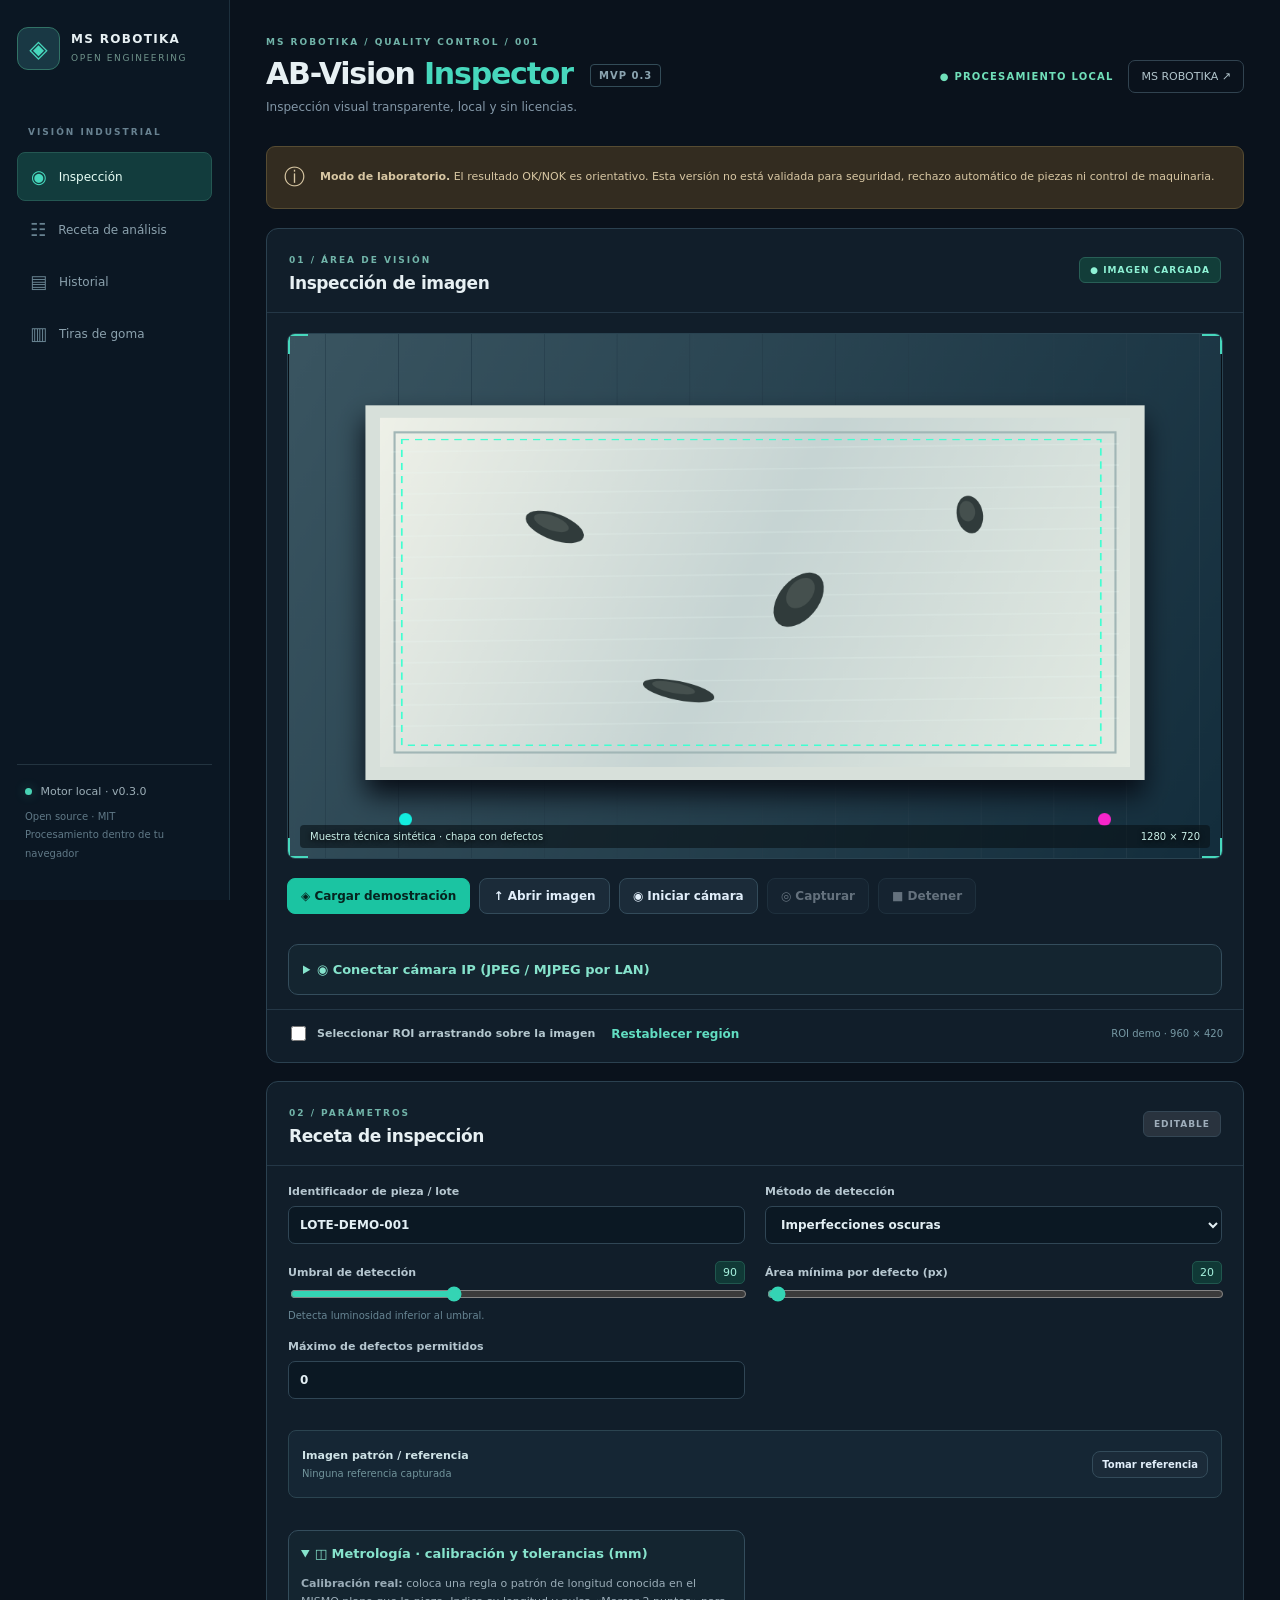
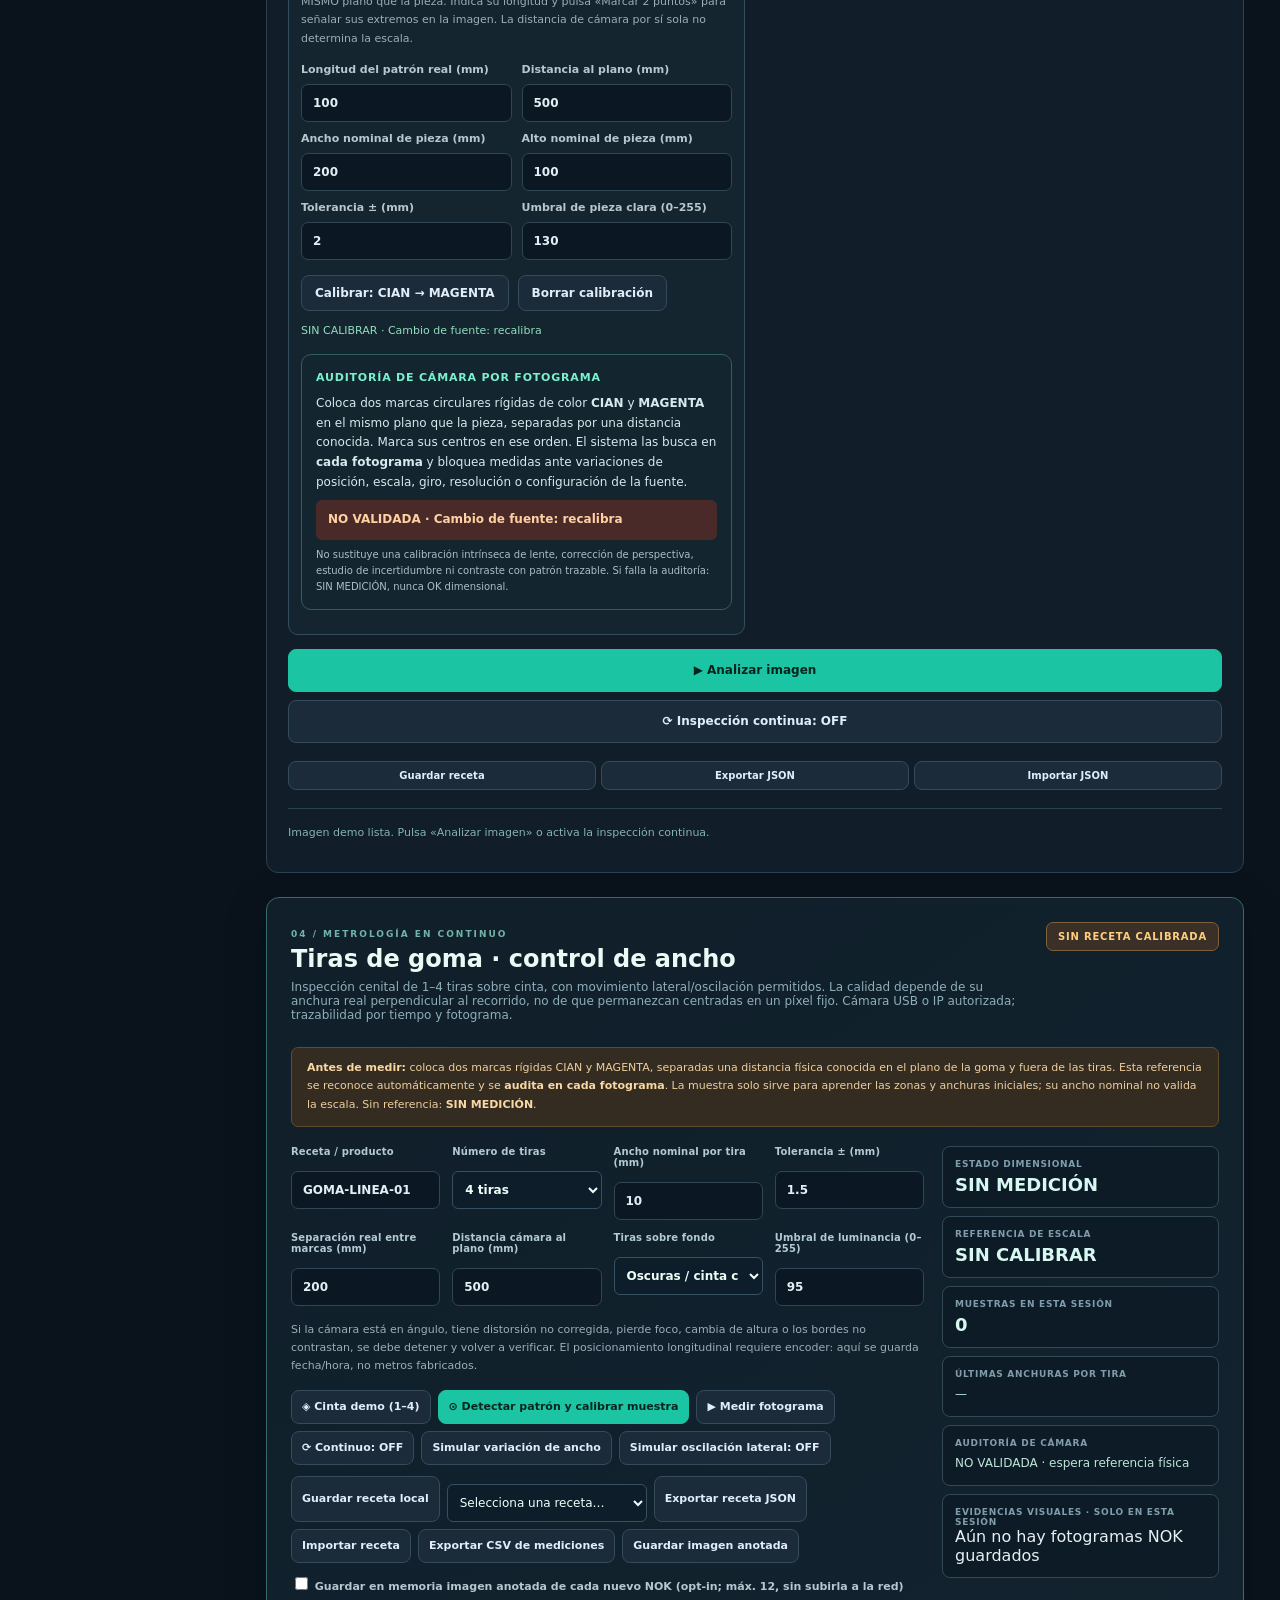
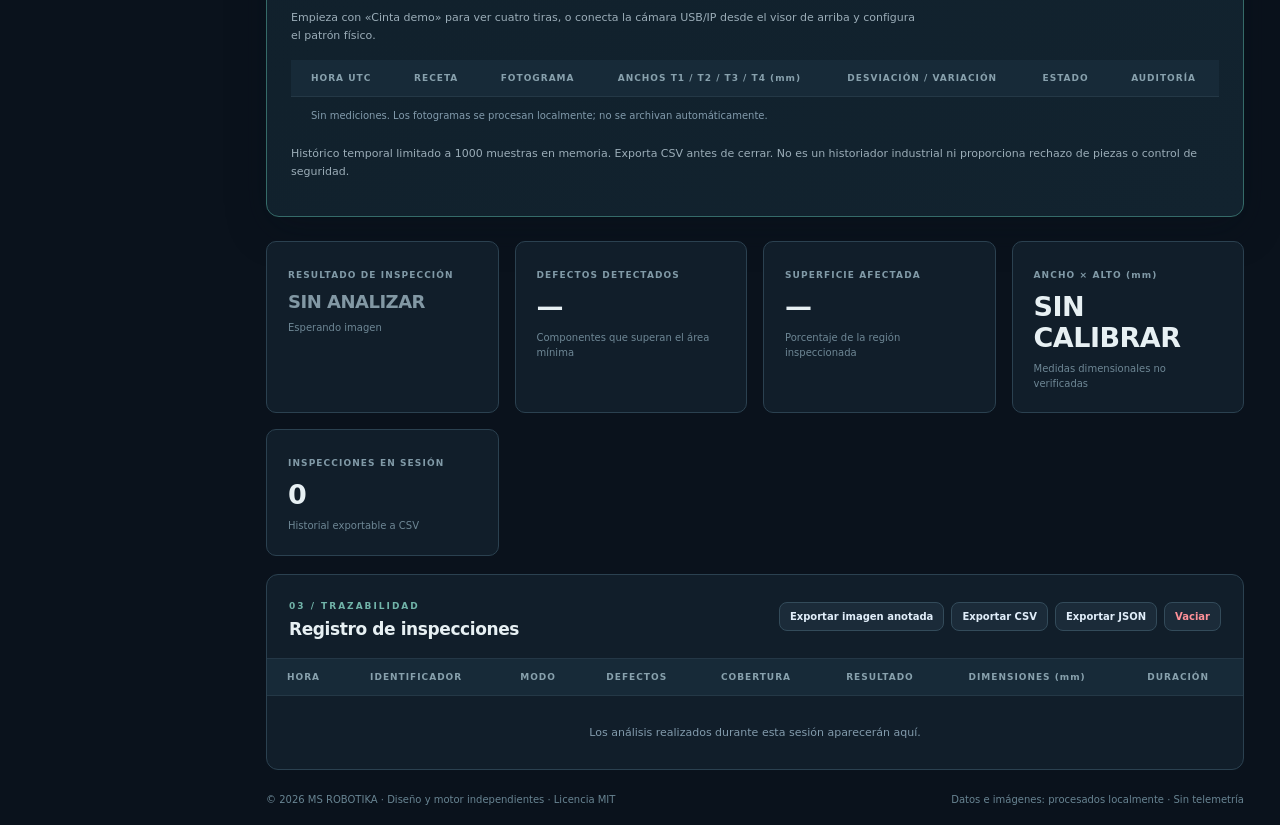
==== commit ae441da5: "feat(vision): opt-in annotated NOK gallery with manual download and no cloud storage" ====
--- a/index.html
+++ b/index.html
@@ -16,7 +16,7 @@
 <div class="notice-rail"><span class="notice-icon">ⓘ</span><div><strong>Modo de laboratorio.</strong> El resultado OK/NOK es orientativo. Esta versión no está validada para seguridad, rechazo automático de piezas ni control de maquinaria.</div></div>
 <div class="main-grid">
 <section class="work-card" id="vision"><div class="card-head"><div><span class="overline">01 / ÁREA DE VISIÓN</span><h2>Inspección de imagen</h2></div><span class="live-status" id="feed-status">● SIN FUENTE</span></div>
-  <div class="viewer"><canvas id="overlay" width="1280" height="720" aria-label="Área de inspección: arrastra para seleccionar región de interés"></canvas><video id="camera-video" autoplay muted playsinline hidden></video><canvas id="strip-guides-layer" aria-label="Guías virtuales de los bordes reales de la cinta"></canvas><div class="viewer-status"><span id="source-label">Imagen de demostración</span><span id="image-size">1280 × 720</span></div><div class="viewer-corner tl"></div><div class="viewer-corner tr"></div><div class="viewer-corner bl"></div><div class="viewer-corner br"></div></div>
+  <div class="viewer"><canvas id="overlay" width="1280" height="720" aria-label="Área de inspección: arrastra para seleccionar región de interés"></canvas><video id="camera-video" autoplay muted playsinline hidden></video><div class="viewer-status"><span id="source-label">Imagen de demostración</span><span id="image-size">1280 × 720</span></div><div class="viewer-corner tl"></div><div class="viewer-corner tr"></div><div class="viewer-corner bl"></div><div class="viewer-corner br"></div></div>
   <div class="tool-bar"><button id="demo" class="primary">◈ Cargar demostración</button><label class="button file-button">↑ Abrir imagen<input id="image-file" type="file" accept="image/png,image/jpeg,image/webp,image/bmp"></label><button id="camera-start">◉ Iniciar cámara</button><button id="capture" disabled>◎ Capturar</button><button id="camera-stop" disabled>■ Detener</button></div>
 
   <div class="connect-panels">
@@ -71,7 +71,7 @@
   <header class="strip-heading"><div><span class="overline">04 / METROLOGÍA EN CONTINUO</span><h2>Tiras de goma · control de ancho</h2>
   <p>Inspección cenital de 1–4 tiras sobre cinta, con movimiento lateral/oscilación permitidos. La calidad depende de su anchura real perpendicular al recorrido, no de que permanezcan centradas en un píxel fijo. Cámara USB o IP autorizada; trazabilidad por tiempo y fotograma.</p></div>
   <span id="strip-status" class="strip-status" aria-live="polite">SIN RECETA CALIBRADA</span></header>
-  <div class="strip-alert"><strong>Dos métodos de referencia:</strong> puedes usar marcas físicas de color o <strong>dibujar dos guías virtuales sobre los bordes reales visibles de la cinta</strong>, sin pegar nada a la goma. Introduce la anchura de la cinta medida independientemente. Las líneas dibujadas solo existen en el visor: <strong>la cámara no las ve</strong>. Sin bordes reconocibles o con escala inestable: <strong>SIN MEDICIÓN</strong>. Esta segunda modalidad es orientativa, no calibración metrológica acreditada.</div>
+  <div class="strip-alert"><strong>Antes de medir:</strong> coloca dos marcas rígidas CIAN y MAGENTA, separadas una distancia física conocida en el plano de la goma y fuera de las tiras. Esta referencia se reconoce automáticamente y se <strong>audita en cada fotograma</strong>. La muestra solo sirve para aprender las zonas y anchuras iniciales; su ancho nominal no valida la escala. Sin referencia: <strong>SIN MEDICIÓN</strong>.</div>
   <div class="strip-grid">
     <div class="strip-settings">
       <div class="strip-fields">
@@ -79,15 +79,15 @@
         <label>Número de tiras<select id="strip-count"><option value="1">1 tira</option><option value="2">2 tiras</option><option value="3">3 tiras</option><option value="4" selected>4 tiras</option></select></label>
         <label>Ancho nominal por tira (mm)<input id="strip-nominal" type="number" min=".1" max="2000" step=".01" value="10"></label>
         <label>Tolerancia ± (mm)<input id="strip-tolerance" type="number" min="0" max="100" step=".01" value="1.5"></label>
-        <label>Calibrar tomando<select id="strip-method"><option value="belt-edges">Bordes reales de la cinta + guías virtuales</option><option value="physical-markers" selected>Dos fiduciales CIAN/MAGENTA</option></select></label><label><span id="strip-reference-label">Separación real entre marcas (mm)</span><input id="strip-reference" type="number" min="1" max="2000" step=".01" value="200"></label>
+        <label>Separación real entre marcas (mm)<input id="strip-reference" type="number" min="1" max="2000" step=".01" value="200"></label>
         <label>Distancia cámara al plano (mm)<input id="strip-distance" type="number" min="1" max="100000" value="500"></label>
         <label>Tiras sobre fondo<select id="strip-polarity"><option value="dark" selected>Oscuras / cinta clara</option><option value="light">Claras / cinta oscura</option></select></label>
         <label>Umbral de luminancia (0–255)<input id="strip-threshold" type="number" min="1" max="254" step="1" value="95"></label>
       </div>
-      <p class="small-muted">Si la cámara está en ángulo, tiene distorsión no corregida, pierde foco, cambia de altura o los bordes no contrastan, se debe detener y volver a verificar. El posicionamiento longitudinal requiere encoder: aquí se guarda fecha/hora, no metros fabricados.</p><p id="strip-guide-help" class="small-muted">Método fiduciales: mantén dos marcas en el plano de medida. Método de guías virtuales: pulsa «Marcar dos bordes», señala primero IZQUIERDO y luego DERECHO en el visor, a la misma altura, sobre bordes físicos visibles, e introduce su distancia real. La anchura nominal de la goma solo es tolerancia de inspección.</p>
+      <p class="small-muted">Si la cámara está en ángulo, tiene distorsión no corregida, pierde foco, cambia de altura o los bordes no contrastan, se debe detener y volver a verificar. El posicionamiento longitudinal requiere encoder: aquí se guarda fecha/hora, no metros fabricados.</p>
       <div class="strip-actions">
         <button id="strip-demo" type="button">◈ Cinta demo (1–4)</button>
-        <button id="strip-guides" type="button">⌖ Marcar dos bordes en visor</button><button id="strip-calibrate" type="button" class="primary">⊙ Detectar referencia y calibrar muestra</button>
+        <button id="strip-calibrate" type="button" class="primary">⊙ Detectar patrón y calibrar muestra</button>
         <button id="strip-once" type="button">▶ Medir fotograma</button>
         <button id="strip-run" type="button">⟳ Continuo: OFF</button>
         <button id="strip-fault" type="button">Simular variación de ancho</button>
@@ -101,6 +101,7 @@
         <button id="strip-export-csv" type="button">Exportar CSV de mediciones</button>
         <button id="strip-export-png" type="button">Guardar imagen anotada</button>
       </div>
+      <label class="strip-opt-in"><input type="checkbox" id="strip-evidence-auto"> Guardar en memoria imagen anotada de cada nuevo NOK (opt-in; máx. 12, sin subirla a la red)</label>
       <p id="strip-message" class="small-muted" role="status" aria-live="polite">Empieza con «Cinta demo» para ver cuatro tiras, o conecta la cámara USB/IP desde el visor de arriba y configura el patrón físico.</p>
     </div>
     <div class="strip-results">
@@ -109,6 +110,7 @@
       <div><small>MUESTRAS EN ESTA SESIÓN</small><strong id="strip-samples">0</strong></div>
       <div><small>ÚLTIMAS ANCHURAS POR TIRA</small><p id="strip-widths">—</p></div>
       <div><small>AUDITORÍA DE CÁMARA</small><p id="strip-audit">NO VALIDADA · espera referencia física</p></div>
+      <div class="strip-evidence-wrap"><small>EVIDENCIAS VISUALES · SOLO EN ESTA SESIÓN</small><div id="strip-evidence" class="strip-evidence-gallery" aria-live="polite"><span>Aún no hay fotogramas NOK guardados</span></div></div>
     </div>
   </div>
   <div class="table-scroller"><table><thead><tr><th>HORA UTC</th><th>RECETA</th><th>FOTOGRAMA</th><th>ANCHOS T1 / T2 / T3 / T4 (mm)</th><th>DESVIACIÓN / VARIACIÓN</th><th>ESTADO</th><th>AUDITORÍA</th></tr></thead><tbody id="strip-history"><tr><td colspan="7">Sin mediciones. Los fotogramas se procesan localmente; no se archivan automáticamente.</td></tr></tbody></table></div>
@@ -120,4 +122,4 @@
 <footer><span>© 2026 MS ROBOTIKA · Diseño y motor independientes · Licencia MIT</span><span>Datos e imágenes: procesados localmente · Sin telemetría</span></footer>
 </main></div>
 <canvas id="source" width="1280" height="720" hidden></canvas>
-<script src="src/vision-core.js" defer></script><script src="src/strip-core.js" defer></script><script src="src/virtual-calibration.js" defer></script><script src="src/app.js" defer></script><script src="src/strip-ui.js" defer></script></body></html>+<script src="src/vision-core.js" defer></script><script src="src/strip-core.js" defer></script><script src="src/app.js" defer></script><script src="src/strip-ui.js" defer></script></body></html>
--- a/src/strip.css
+++ b/src/strip.css
@@ -29,3 +29,12 @@
 @media(max-width:1250px){.strip-fields{grid-template-columns:repeat(2,minmax(125px,1fr))}}
 @media(max-width:850px){.strip-grid{grid-template-columns:1fr}.strip-results{grid-template-columns:repeat(2,minmax(0,1fr))}.strip-heading{flex-direction:column}.strip-status{white-space:normal}}
 @media(max-width:480px){.strip-module{padding:13px;margin:18px 0}.strip-fields{grid-template-columns:1fr 1fr;gap:8px}.strip-results{grid-template-columns:1fr 1fr}.strip-heading h2{font-size:19px}.strip-actions select{max-width:100%}}
+
+/* Virtual guides overlay on the actual camera raster; no marks written to the image. */
+.viewer{position:relative}
+#strip-guides-layer{position:absolute;inset:0;width:100%;height:100%;z-index:3;
+  pointer-events:none;touch-action:none}
+#strip-guides-layer.marking{pointer-events:auto;cursor:crosshair}
+#strip-guide-help{border-left:3px solid #49afbf;padding-left:12px}
+#strip-guides:not([hidden]){border-color:#388da8;color:#9ae7ff}
+#strip-guides[hidden]{display:none}
